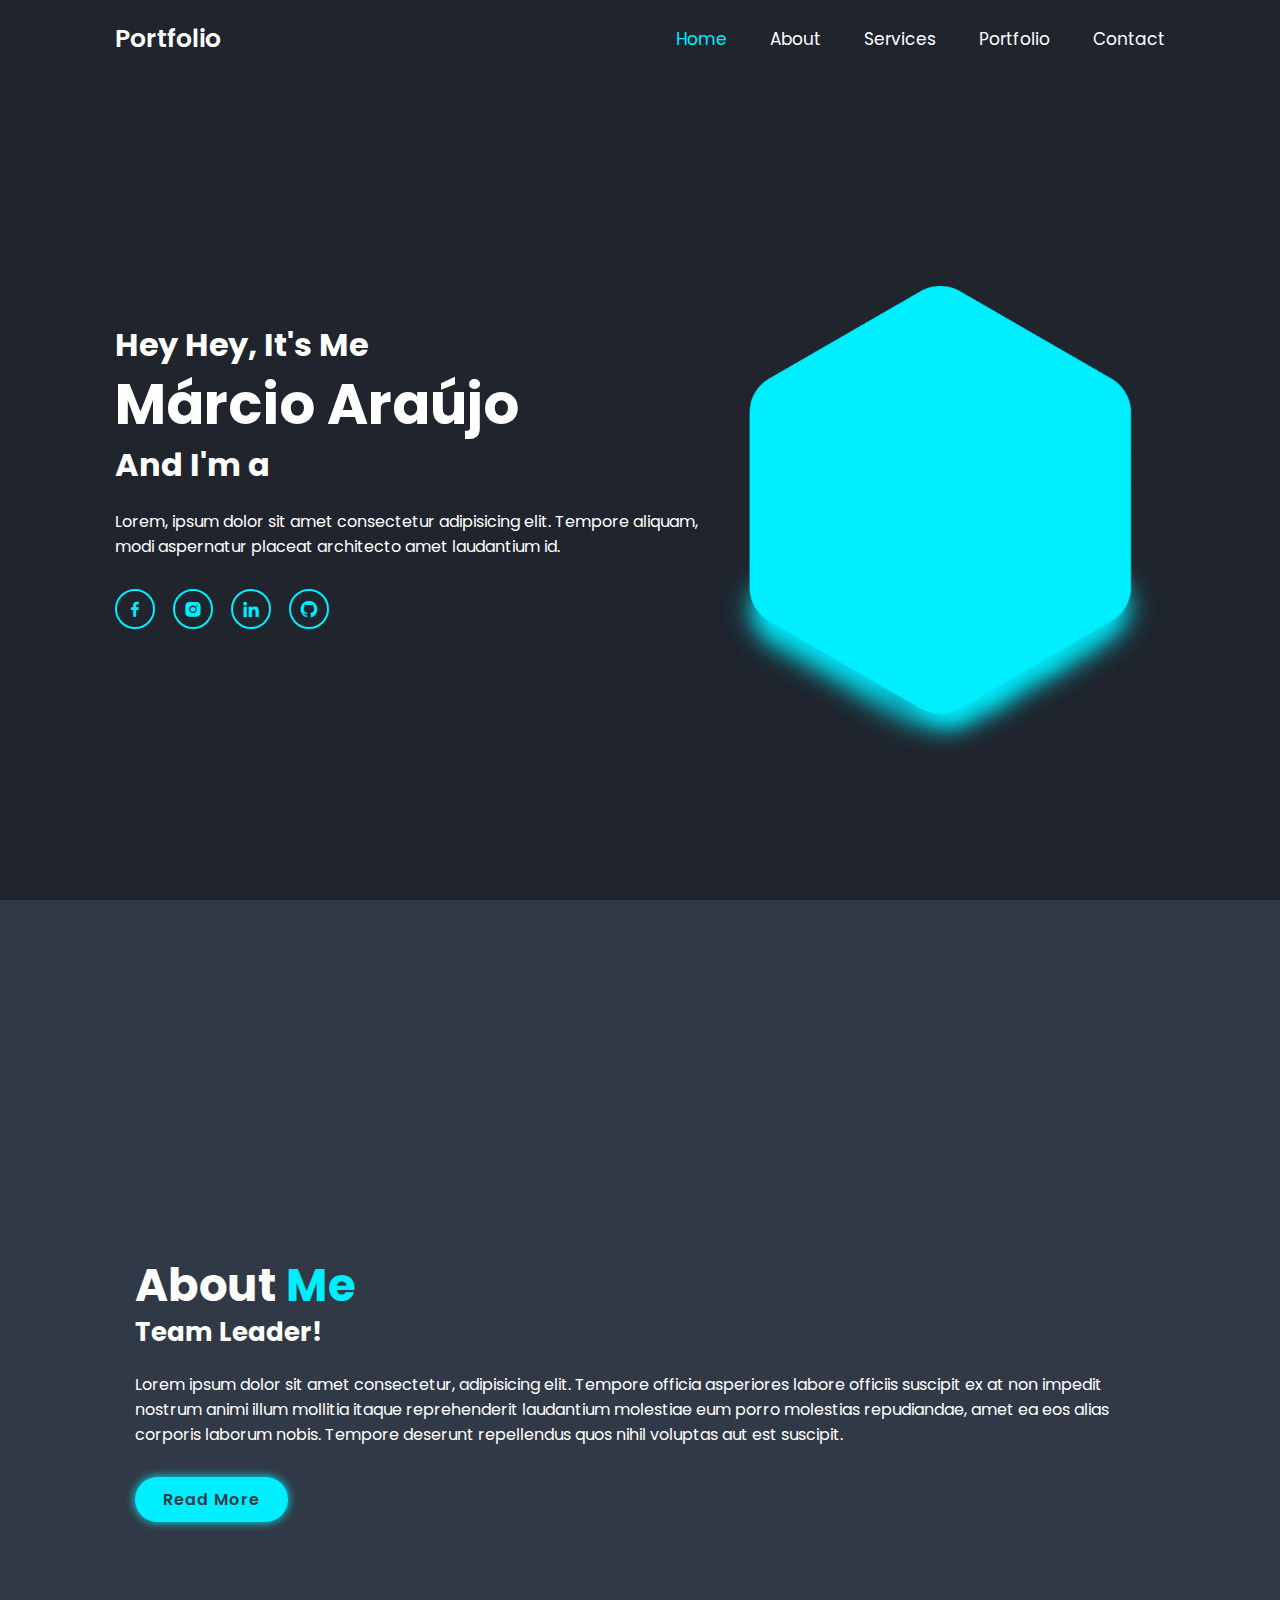
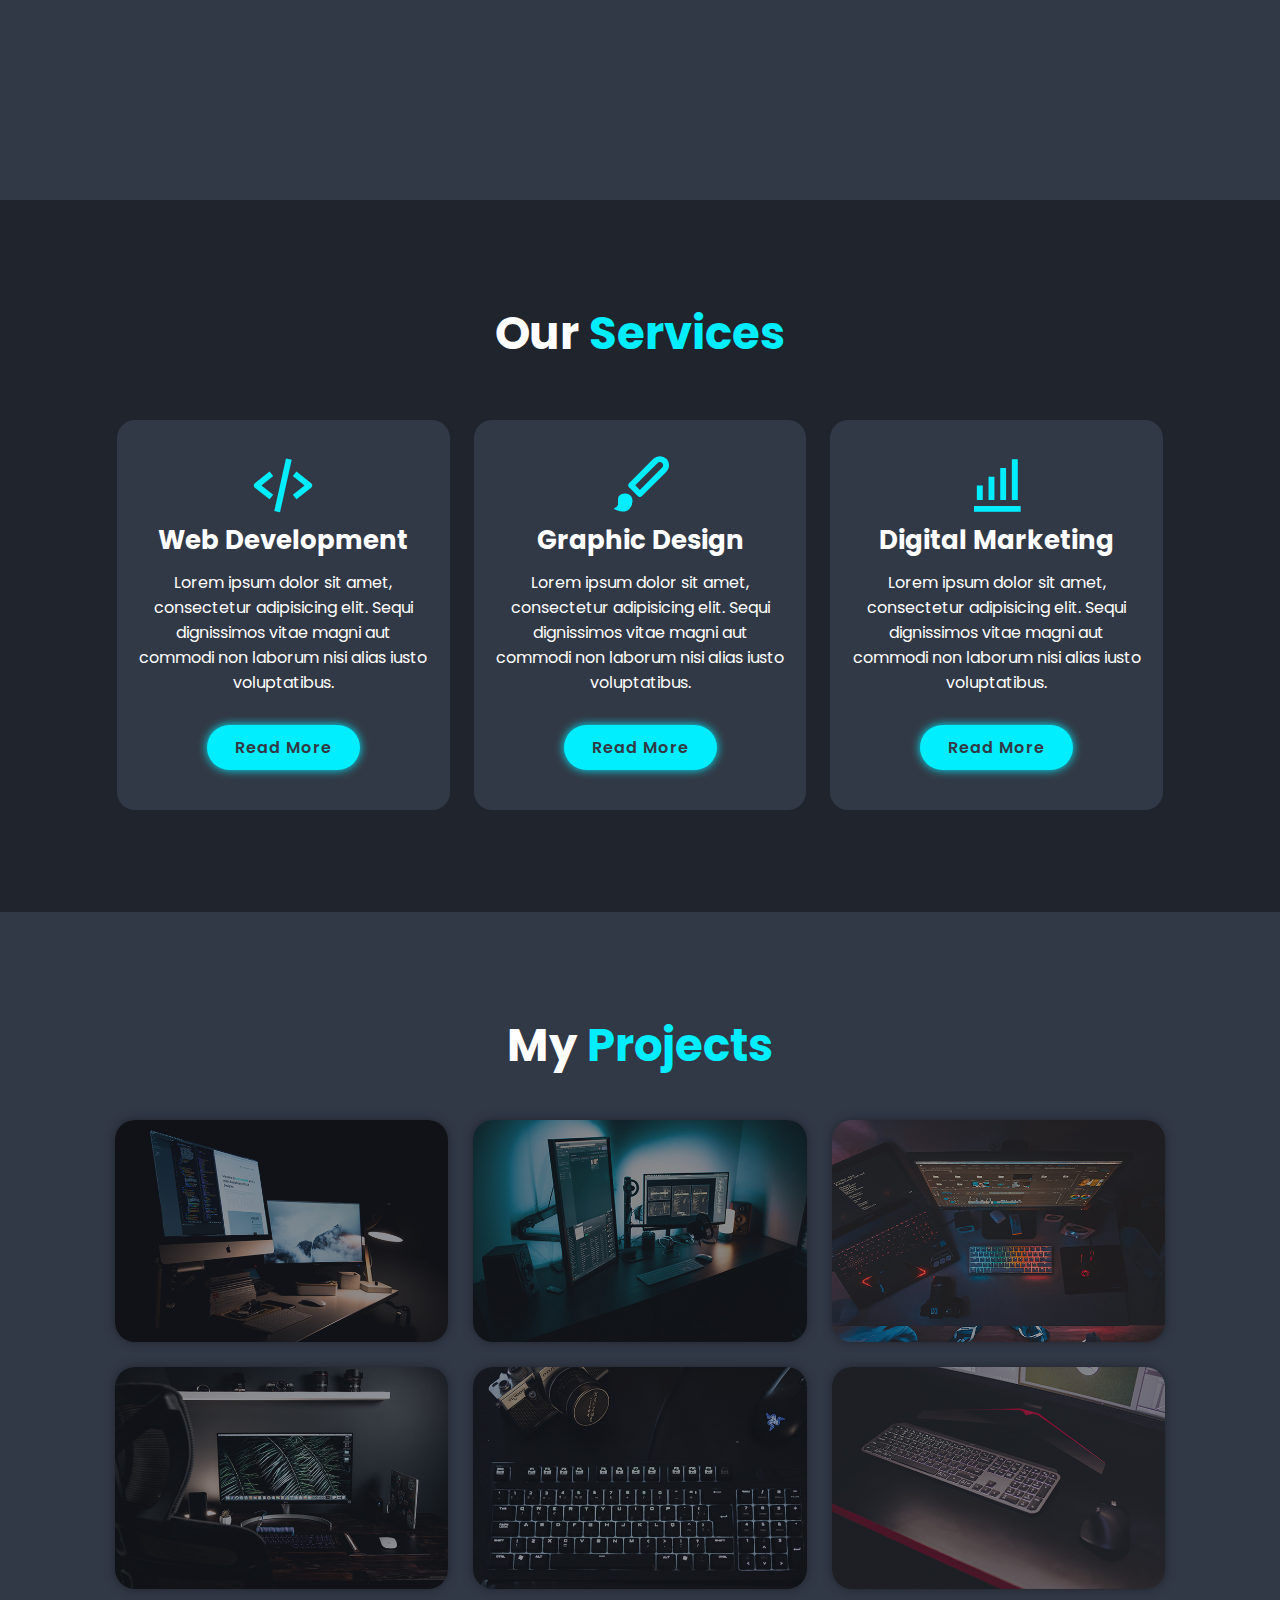
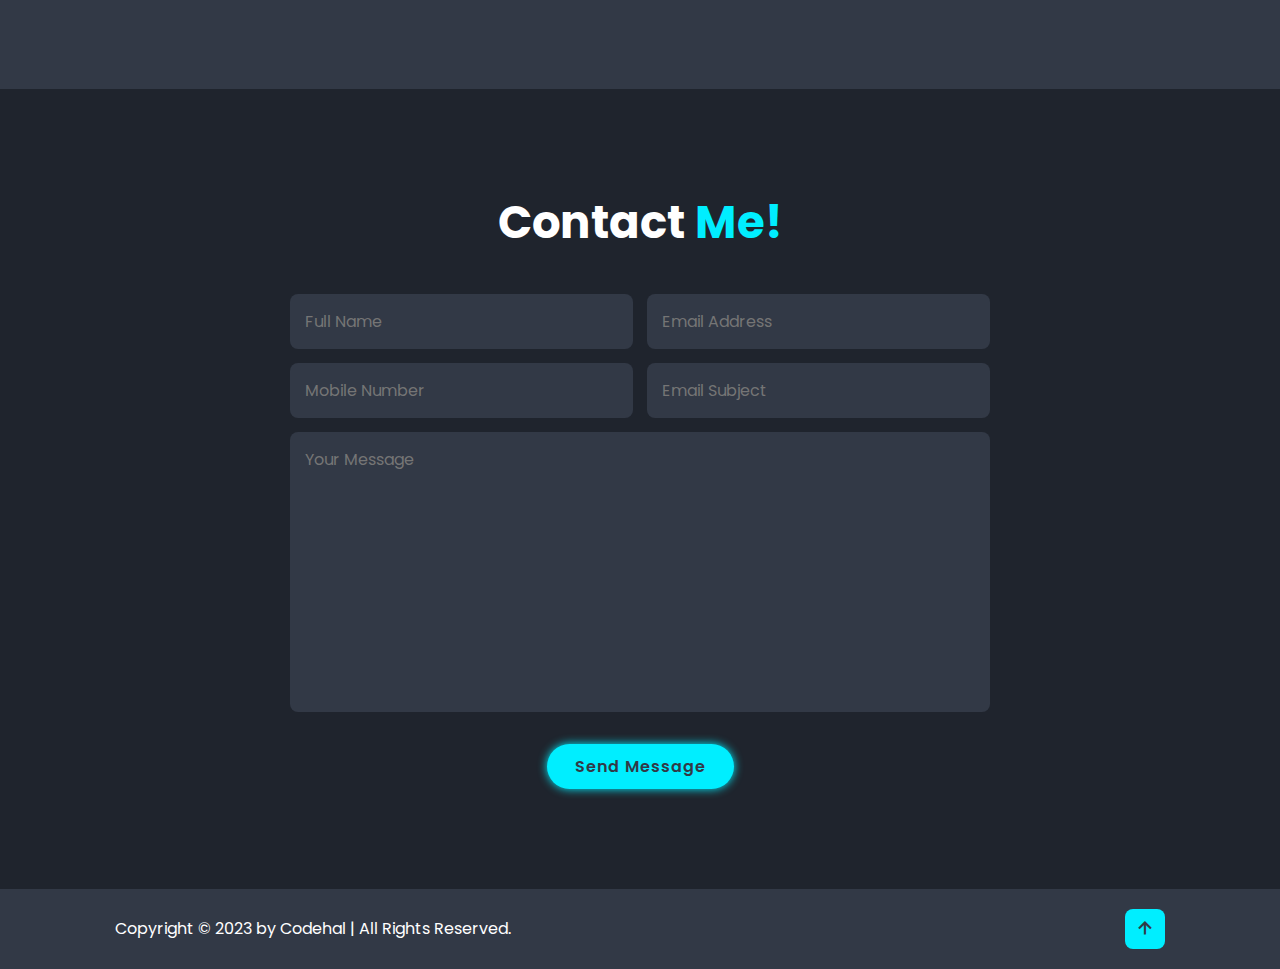
==== index.html @ c83fb3b5 "over all change" ====
<!DOCTYPE html>
<html lang="en">

<head>
    <meta charset="UTF-8">
    <meta http-equiv="X-UA-Compatible" content="IE=edge">
    <meta name="viewport" content="width=device-width, initial-scale=1.0">
    <title>Personal Portfolio</title>

    <!-- box icons -->
    <link href='https://unpkg.com/boxicons@2.1.4/css/boxicons.min.css' rel='stylesheet'>

    <!-- custom css -->
    <link rel="stylesheet" href="css/style.css">
</head>

<body>

    <!-- header design -->
    <header class="header">
        <a href="#" class="logo">Portfolio</a>

        <div class='bx bx-menu' id="menu-icon"></div>

        <nav class="navbar">
            <a href="#home" class="active">Home</a>
            <a href="#about">About</a>
            <a href="#services">Services</a>
            <a href="#portfolio">Portfolio</a>
            <a href="#contact">Contact</a>
        </nav>
    </header>

    <!-- home section design -->
    <section class="home" id="home">
        <div class="home-content">
            <h3>Hey Hey, It's Me</h3>
            <h1>Márcio Araújo</h1>
            <h3>And I'm a <span class="multiple-text"></span></h3>
            <p>Lorem, ipsum dolor sit amet consectetur adipisicing elit. Tempore aliquam, modi aspernatur placeat
                architecto amet laudantium id.</p>
            <div class="social-media">
                <a href="#"><i class='bx bxl-facebook'></i></a>
                <a href="#"><i class='bx bxl-instagram-alt'></i></a>
                <a href="https://www.linkedin.com/in/m%C3%A1rcio-ara%C3%BAjo-233916146/"><i class='bx bxl-linkedin'></i></a>
                <a href="https://github.com/marxio09dio"><i class='bx bxl-github' ></i></i></a>
            </div>
        </div>

        <div class="home-img">
            <img src="images/home.png" alt="">
        </div>
    </section>

    <!-- about section design -->
    <section class="about" id="about">
        <div class="about-img">
            <img src="images/about.png" alt="">
        </div>

        <div class="about-content">
            <h2 class="heading">About <span>Me</span></h2>
            <h3>Team Leader!</h3>
            <p>Lorem ipsum dolor sit amet consectetur, adipisicing elit. Tempore officia asperiores labore officiis
                suscipit ex at non impedit nostrum animi illum mollitia itaque reprehenderit laudantium molestiae eum
                porro molestias repudiandae, amet ea eos alias corporis laborum nobis. Tempore deserunt repellendus quos
                nihil voluptas aut est suscipit.</p>
            <a href="#" class="btn">Read More</a>
        </div>
    </section>

    <!-- services section design -->
    <section class="services" id="services">
        <h2 class="heading">Our <span>Services</span></h2>

        <div class="services-container">
            <div class="services-box">
                <i class='bx bx-code-alt'></i>
                <h3>Web Development</h3>
                <p>Lorem ipsum dolor sit amet, consectetur adipisicing elit. Sequi dignissimos vitae magni aut commodi
                    non laborum nisi alias iusto voluptatibus.</p>
                <a href="#" class="btn">Read More</a>
            </div>

            <div class="services-box">
                <i class='bx bxs-paint'></i>
                <h3>Graphic Design</h3>
                <p>Lorem ipsum dolor sit amet, consectetur adipisicing elit. Sequi dignissimos vitae magni aut commodi
                    non laborum nisi alias iusto voluptatibus.</p>
                <a href="#" class="btn">Read More</a>
            </div>

            <div class="services-box">
                <i class='bx bx-bar-chart-alt'></i>
                <h3>Digital Marketing</h3>
                <p>Lorem ipsum dolor sit amet, consectetur adipisicing elit. Sequi dignissimos vitae magni aut commodi
                    non laborum nisi alias iusto voluptatibus.</p>
                <a href="#" class="btn">Read More</a>
            </div>
        </div>
    </section>

    <!-- portfolio section design -->
    <section class="portfolio" id="portfolio">
        <h2 class="heading">My <span>Projects</span></h2>

        <div class="portfolio-container">
            <div class="portfolio-box">
                <img src="images/portfolio1.jpg" alt="">
                <div class="portfolio-layer">
                    <h4>Airplane Crash Study</h4>
                    <p>An overviewon on the Airplane Accidents and Incidents from 1906 to 2023.</p>
                    <a href="#"><i class='bx bx-link-external'></i></a>
                </div>
            </div>

            <div class="portfolio-box">
                <img src="images/portfolio2.jpg" alt="">
                <div class="portfolio-layer">
                    <h4>Web Design</h4>
                    <p>Lorem ipsum dolor sit amet consectetur adipisicing elit. Maiores, ratione.</p>
                    <a href="#"><i class='bx bx-link-external'></i></a>
                </div>
            </div>

            <div class="portfolio-box">
                <img src="images/portfolio3.jpg" alt="">
                <div class="portfolio-layer">
                    <h4>Web Design</h4>
                    <p>Lorem ipsum dolor sit amet consectetur adipisicing elit. Maiores, ratione.</p>
                    <a href="#"><i class='bx bx-link-external'></i></a>
                </div>
            </div>

            <div class="portfolio-box">
                <img src="images/portfolio4.jpg" alt="">
                <div class="portfolio-layer">
                    <h4>Web Design</h4>
                    <p>Lorem ipsum dolor sit amet consectetur adipisicing elit. Maiores, ratione.</p>
                    <a href="#"><i class='bx bx-link-external'></i></a>
                </div>
            </div>

            <div class="portfolio-box">
                <img src="images/portfolio5.jpg" alt="">
                <div class="portfolio-layer">
                    <h4>Web Design</h4>
                    <p>Lorem ipsum dolor sit amet consectetur adipisicing elit. Maiores, ratione.</p>
                    <a href="#"><i class='bx bx-link-external'></i></a>
                </div>
            </div>

            <div class="portfolio-box">
                <img src="images/portfolio6.jpg" alt="">
                <div class="portfolio-layer">
                    <h4>Web Design</h4>
                    <p>Lorem ipsum dolor sit amet consectetur adipisicing elit. Maiores, ratione.</p>
                    <a href="#"><i class='bx bx-link-external'></i></a>
                </div>
            </div>
        </div>
    </section>

    <!-- contact section design -->
    <section class="contact" id="contact">
        <h2 class="heading">Contact <span>Me!</span></h2>

        <form action="#">
            <div class="input-box">
                <input type="text" placeholder="Full Name">
                <input type="email" placeholder="Email Address">
            </div>
            <div class="input-box">
                <input type="number" placeholder="Mobile Number">
                <input type="text" placeholder="Email Subject">
            </div>
            <textarea name="" id="" cols="30" rows="10" placeholder="Your Message"></textarea>
            <input type="submit" value="Send Message" class="btn">
        </form>
    </section>

    <!-- footer design -->
    <footer class="footer">
        <div class="footer-text">
            <p>Copyright &copy; 2023 by Codehal | All Rights Reserved.</p>
        </div>

        <div class="footer-iconTop">
            <a href="#home"><i class='bx bx-up-arrow-alt'></i></a>
        </div>
    </footer>


    <!-- scroll reveal -->
    <script src="https://unpkg.com/scrollreveal"></script>

    <!-- typed js -->
    <script src="https://cdn.jsdelivr.net/npm/typed.js@2.0.12"></script>

    <!-- custom js -->
    <script src="js/script.js"></script>
</body>

</html>
---- css/style.css ----
@import url('https://fonts.googleapis.com/css2?family=Poppins:wght@300;400;500;600;700;800;900&display=swap');

* {
    margin: 0;
    padding: 0;
    box-sizing: border-box;
    text-decoration: none;
    border: none;
    outline: none;
    scroll-behavior: smooth;
    font-family: 'Poppins', sans-serif;
}

:root {
    --bg-color: #1f242d;
    --second-bg-color: #323946;
    --text-color: #fff;
    --main-color: #0ef;
}

*::selection {
    background: var(--main-color);
    color: var(--bg-color);
}

html {
    font-size: 62.5%;
    overflow-x: hidden;
}

body {
    background: var(--bg-color);
    color: var(--text-color);
}

section {
    min-height: 100vh;
    padding: 10rem 9% 2rem;
}

.header {
    position: fixed;
    top: 0;
    left: 0;
    width: 100%;
    padding: 2rem 9%;
    background: var(--bg-color);
    display: flex;
    justify-content: space-between;
    align-items: center;
    z-index: 100;
}

.header.sticky {
    border-bottom: .1rem solid rgba(0, 0, 0, .2);
}

.logo {
    font-size: 2.5rem;
    color: var(--text-color);
    font-weight: 600;
}

.navbar a {
    font-size: 1.7rem;
    color: var(--text-color);
    margin-left: 4rem;
    transition: .3s;
}

.navbar a:hover,
.navbar a.active {
    color: var(--main-color);
}

#menu-icon {
    font-size: 3.6rem;
    color: var(--text-color);
    display: none;
}

.home {
    display: flex;
    justify-content: center;
    align-items: center;
}

.home-img img {
    width: 35vw;
    animation: floatImage 4s ease-in-out infinite;
}

@keyframes floatImage {
    0% {
        transform: translateY(0);
    }

    50% {
        transform: translateY(-2.4rem);
    }

    100% {
        transform: translateY(0);
    }
}

.home-content h3 {
    font-size: 3.2rem;
    font-weight: 700;
}

.home-content h3:nth-of-type(2) {
    margin-bottom: 2rem;
}

span {
    color: var(--main-color);
}

.home-content h1 {
    font-size: 5.6rem;
    font-weight: 700;
    line-height: 1.3;
}

.home-content p {
    font-size: 1.6rem;
}

.social-media a {
    display: inline-flex;
    justify-content: center;
    align-items: center;
    width: 4rem;
    height: 4rem;
    background: transparent;
    border: .2rem solid var(--main-color);
    border-radius: 50%;
    font-size: 2rem;
    color: var(--main-color);
    margin: 3rem 1.5rem 3rem 0;
    transition: .5s ease;
}

.social-media a:hover {
    background: var(--main-color);
    color: var(--second-bg-color);
    box-shadow: 0 0 1rem var(--main-color);
}

.btn {
    display: inline-block;
    padding: 1rem 2.8rem;
    background: var(--main-color);
    border-radius: 4rem;
    box-shadow: 0 0 1rem var(--main-color);
    font-size: 1.6rem;
    color: var(--second-bg-color);
    letter-spacing: .1rem;
    font-weight: 600;
    transition: .5s ease;
}

.btn:hover {
    box-shadow: none;
}

.about {
    display: flex;
    justify-content: center;
    align-items: center;
    gap: 2rem;
    background: var(--second-bg-color);
}

.about-img img {
    width: 35vw;
}

.heading {
    text-align: center;
    font-size: 4.5rem;
}

.about-content h2 {
    text-align: left;
    line-height: 1.2;
}

.about-content h3 {
    font-size: 2.6rem;
}

.about-content p {
    font-size: 1.6rem;
    margin: 2rem 0 3rem;
}

.services {
    min-height: auto;
    padding-bottom: 10rem;
}

.services h2 {
    margin-bottom: 5rem;
}

.services-container {
    display: flex;
    justify-content: center;
    align-items: center;
    flex-wrap: wrap;
    gap: 2rem;
}

.services-container .services-box {
    flex: 1 1 30rem;
    background: var(--second-bg-color);
    padding: 3rem 2rem 4rem;
    border-radius: 2rem;
    text-align: center;
    border: .2rem solid var(--bg-color);
    transition: .5s ease;
}

.services-container .services-box:hover {
    border-color: var(--main-color);
    transform: scale(1.02);
}

.services-box i {
    font-size: 7rem;
    color: var(--main-color);
}

.services-box h3 {
    font-size: 2.6rem;
}

.services-box p {
    font-size: 1.6rem;
    margin: 1rem 0 3rem;
}

.portfolio {
    background: var(--second-bg-color);
    min-height: auto;
    padding-bottom: 10rem;
}

.portfolio h2 {
    margin-bottom: 4rem;
}

.portfolio-container {
    display: grid;
    grid-template-columns: repeat(3, 1fr);
    align-items: center;
    gap: 2.5rem;
}

.portfolio-container .portfolio-box {
    position: relative;
    border-radius: 2rem;
    box-shadow: 0 0 1rem var(--bg-color);
    overflow: hidden;
    display: flex;
}

.portfolio-box img {
    width: 100%;
    transition: .5s ease;
}

.portfolio-box:hover img {
    transform: scale(1.1);
}

.portfolio-box .portfolio-layer {
    position: absolute;
    bottom: 0;
    left: 0;
    width: 100%;
    height: 100%;
    background: linear-gradient(rgba(0, 0, 0, .1), var(--main-color));
    display: flex;
    justify-content: center;
    align-items: center;
    flex-direction: column;
    text-align: center;
    padding: 0 4rem;
    transform: translateY(100%);
    transition: .5s ease;
}

.portfolio-box:hover .portfolio-layer {
    transform: translateY(0);
}

.portfolio-layer h4 {
    font-size: 3rem;
}

.portfolio-layer p {
    font-size: 1.6rem;
    margin: .3rem 0 1rem;
}

.portfolio-layer a {
    display: inline-flex;
    justify-content: center;
    align-items: center;
    width: 5rem;
    height: 5rem;
    background: var(--text-color);
    border-radius: 50%;
}

.portfolio-layer a i {
    font-size: 2rem;
    color: var(--second-bg-color);
}

.contact {
    min-height: auto;
    padding-bottom: 7rem;
}

.contact h2 {
    margin-bottom: 3rem;
}

.contact form {
    max-width: 70rem;
    margin: 1rem auto;
    text-align: center;
    margin-bottom: 3rem;
}

.contact form .input-box {
    display: flex;
    justify-content: space-between;
    flex-wrap: wrap;
}

.contact form .input-box input,
.contact form textarea {
    width: 100%;
    padding: 1.5rem;
    font-size: 1.6rem;
    color: var(--text-color);
    background: var(--second-bg-color);
    border-radius: .8rem;
    margin: .7rem 0;
}

.contact form .input-box input {
    width: 49%;
}

.contact form textarea {
    resize: none;
}

.contact form .btn {
    margin-top: 2rem;
    cursor: pointer;
}

.footer {
    display: flex;
    justify-content: space-between;
    align-items: center;
    flex-wrap: wrap;
    padding: 2rem 9%;
    background: var(--second-bg-color);
}

.footer-text p {
    font-size: 1.6rem;
}

.footer-iconTop a {
    display: inline-flex;
    justify-content: center;
    align-items: center;
    padding: .8rem;
    background: var(--main-color);
    border-radius: .8rem;
    transition: .5s ease;
}

.footer-iconTop a:hover {
    box-shadow: 0 0 1rem var(--main-color);
}

.footer-iconTop a i {
    font-size: 2.4rem;
    color: var(--second-bg-color);
}


/* BREAKPOINTS */
@media (max-width: 1200px) {
    html {
        font-size: 55%;
    }
}

@media (max-width: 991px) {
    .header {
        padding: 2rem 3%;
    }

    section {
        padding: 10rem 3% 2rem;
    }

    .footer {
        padding: 2rem 3%;
    }
}

@media (max-width: 879px) {
    .portfolio-container {
        grid-template-columns: repeat(2, 1fr);
    }
}

@media (max-width: 768px) {
    #menu-icon {
        display: block;
    }

    .navbar {
        position: absolute;
        top: 100%;
        left: 0;
        width: 100%;
        padding: 1rem 3%;
        background: var(--bg-color);
        border-top: .1rem solid rgba(0, 0, 0, .2);
        box-shadow: 0 .5rem 1rem rgba(0, 0, 0, .2);
        display: none;
    }

    .navbar.active {
        display: block;
    }

    .navbar a {
        display: block;
        font-size: 2rem;
        margin: 3rem 0;
    }

    .home {
        flex-direction: column;
    }

    .home-content h3 {
        font-size: 2.6rem;
    }

    .home-content h1 {
        font-size: 5rem;
    }

    .home-img img {
        width: 70vw;
        margin-top: 4rem;
    }

    .about {
        flex-direction: column-reverse;
    }

    .about img {
        width: 70vw;
        margin-top: 4rem;
    }
}

@media (max-width: 580px) {
    .portfolio-container {
        grid-template-columns: 1fr;
    }
}

@media (max-width: 450px) {
    html {
        font-size: 50%;
    }

    .contact form .input-box input {
        width: 100%;
    }

    .footer {
        flex-direction: column-reverse;
    }

    .footer p {
        text-align: center;
        margin-top: 2rem;
    }
}

@media (max-width: 365px) {

    .home-img img,
    .about-img img {
        width: 90vw;
    }
}
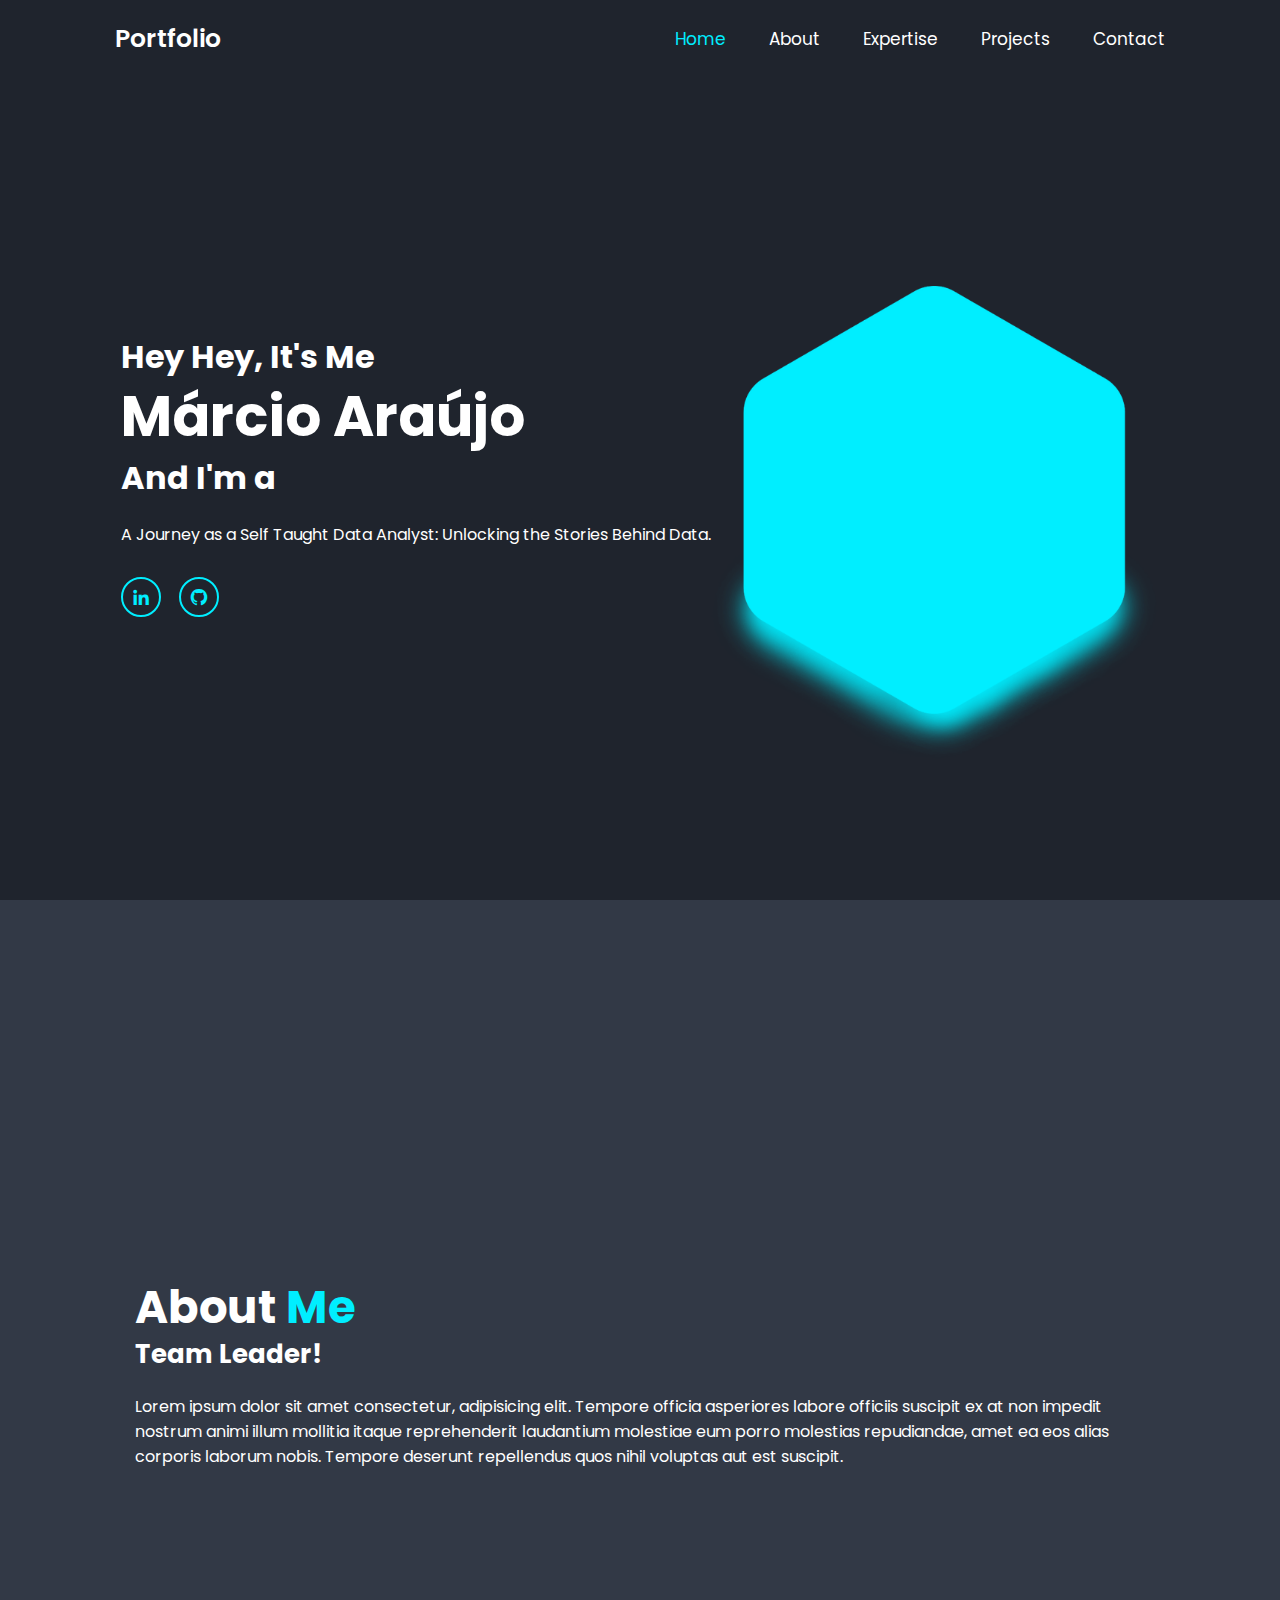
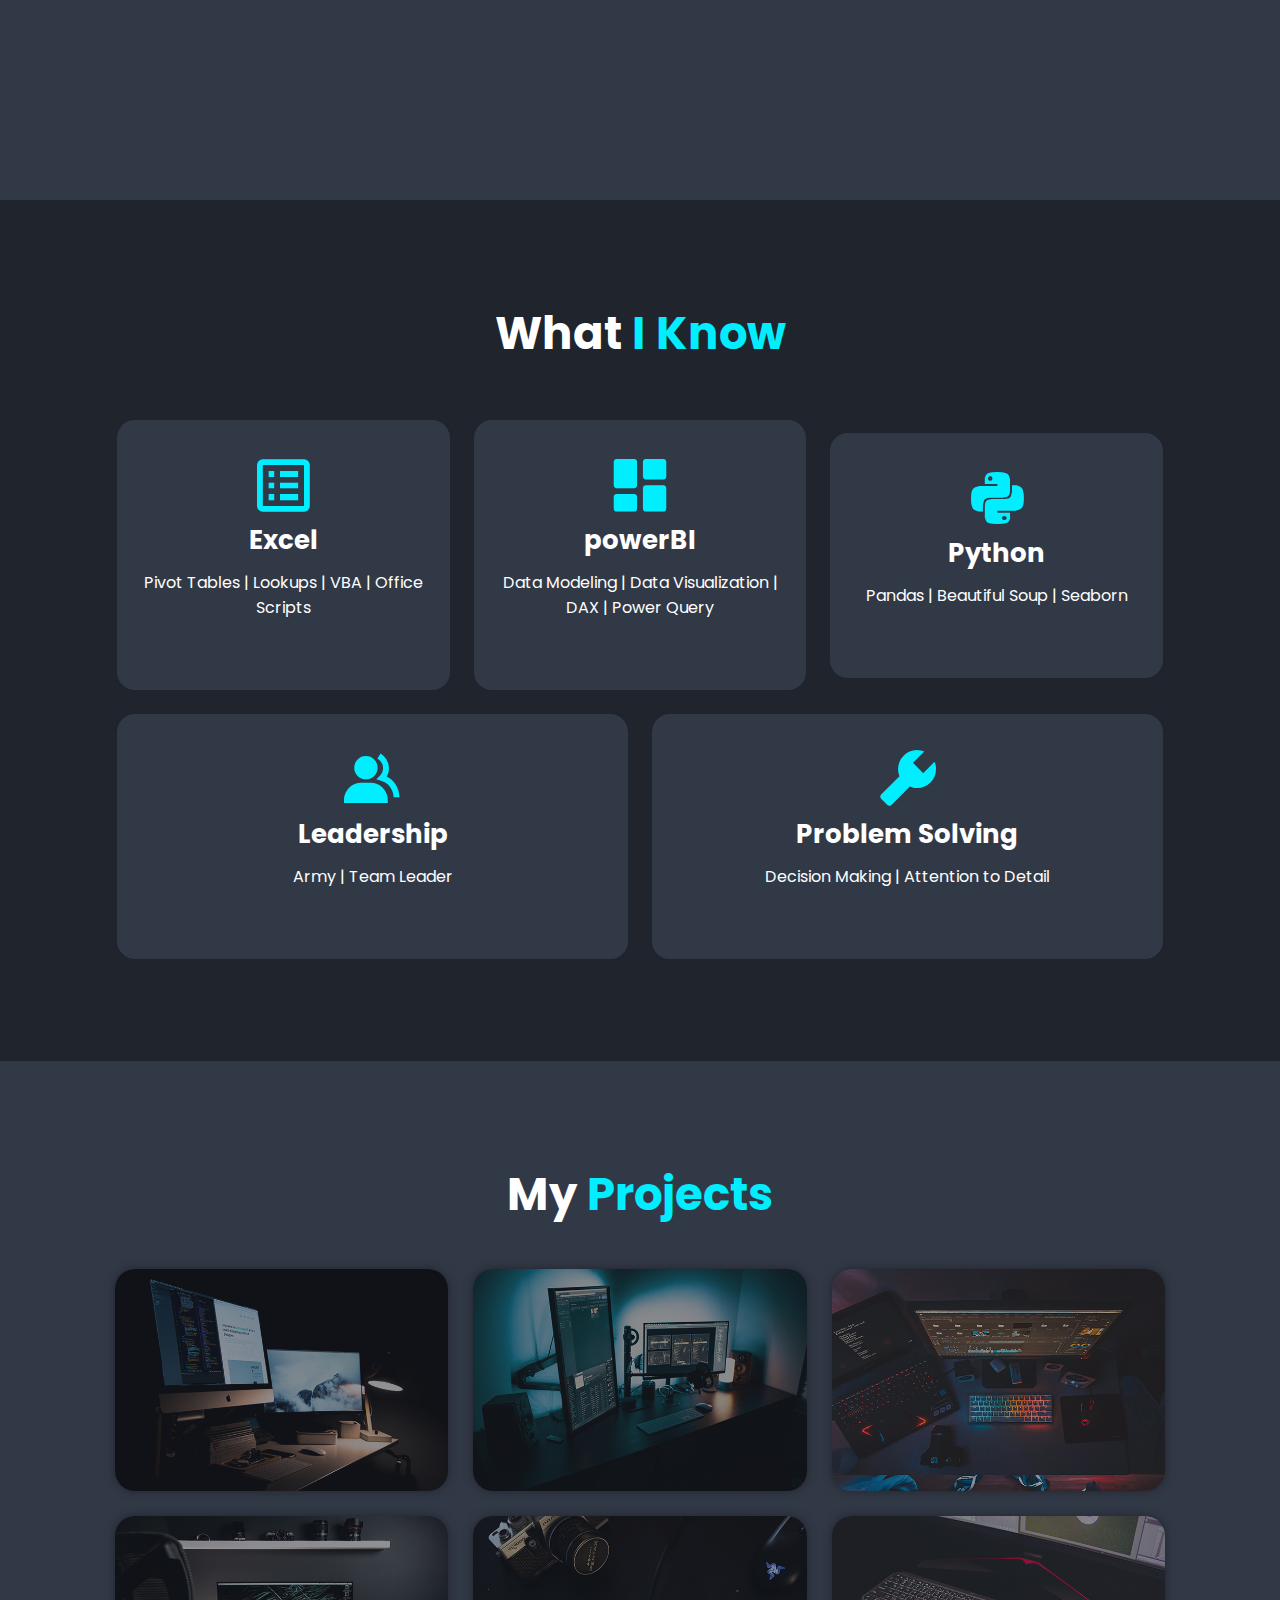
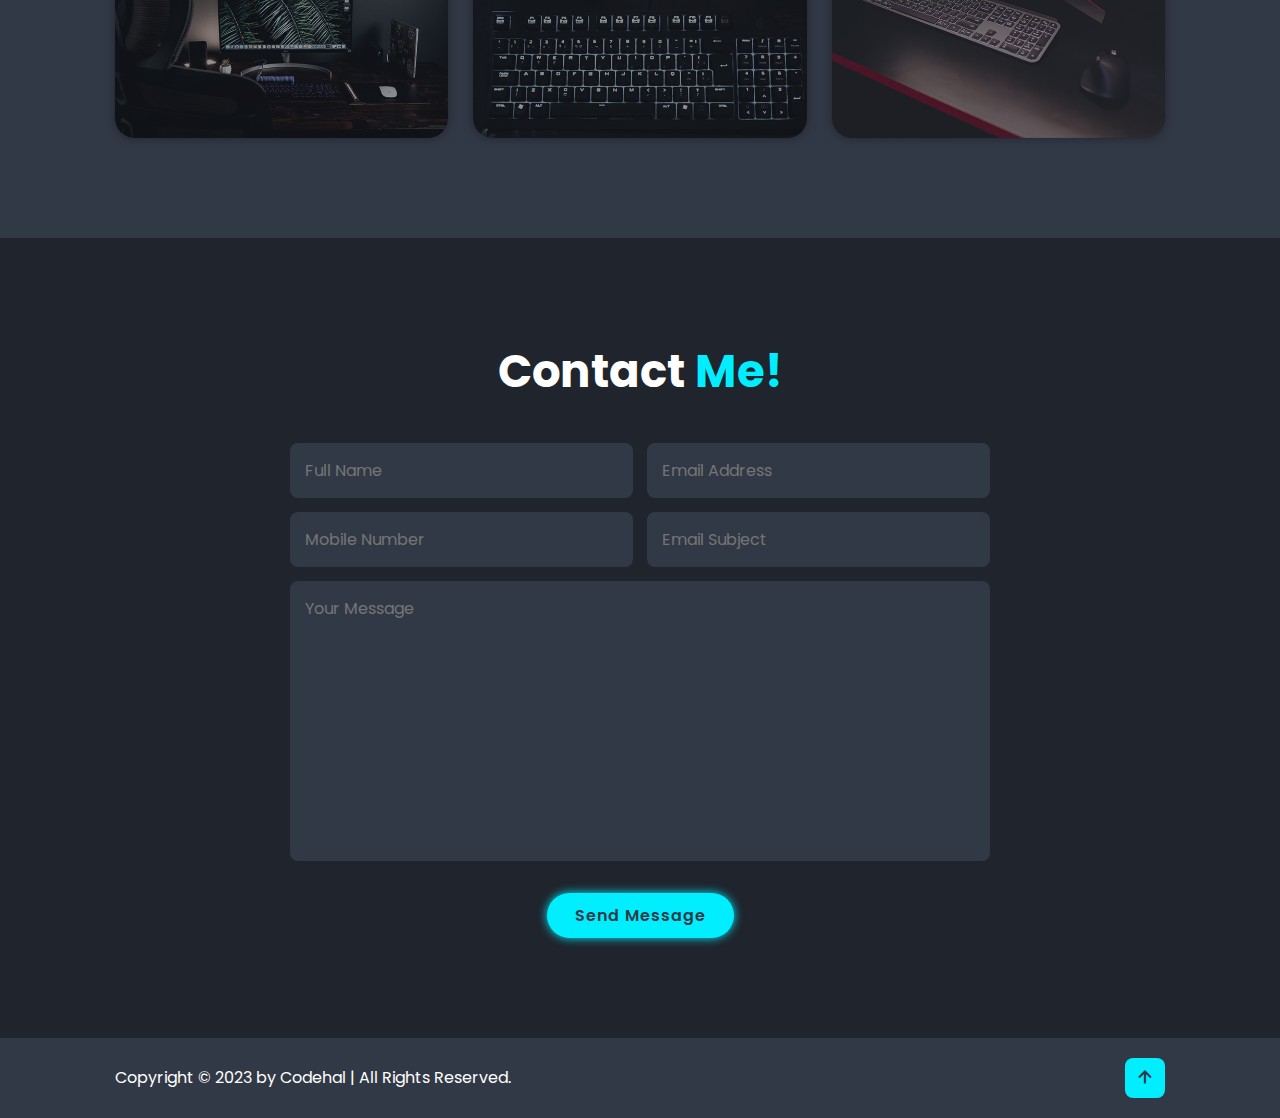
==== commit fb4ff43c: "Update index.html" ====
--- a/index.html
+++ b/index.html
@@ -25,8 +25,8 @@
         <nav class="navbar">
             <a href="#home" class="active">Home</a>
             <a href="#about">About</a>
-            <a href="#services">Services</a>
-            <a href="#portfolio">Portfolio</a>
+            <a href="#services">Expertise</a>
+            <a href="#projects">Projects</a>
             <a href="#contact">Contact</a>
         </nav>
     </header>
@@ -37,12 +37,9 @@
             <h3>Hey Hey, It's Me</h3>
             <h1>Márcio Araújo</h1>
             <h3>And I'm a <span class="multiple-text"></span></h3>
-            <p>Lorem, ipsum dolor sit amet consectetur adipisicing elit. Tempore aliquam, modi aspernatur placeat
-                architecto amet laudantium id.</p>
+            <p>A Journey as a Self Taught Data Analyst: Unlocking the Stories Behind Data.</p>
             <div class="social-media">
-                <a href="#"><i class='bx bxl-facebook'></i></a>
-                <a href="#"><i class='bx bxl-instagram-alt'></i></a>
-                <a href="https://www.linkedin.com/in/m%C3%A1rcio-ara%C3%BAjo-233916146/"><i class='bx bxl-linkedin'></i></a>
+                <a href="https://www.linkedin.com/in/marcio-mbaraujo"><i class='bx bxl-linkedin'></i></a>
                 <a href="https://github.com/marxio09dio"><i class='bx bxl-github' ></i></i></a>
             </div>
         </div>
@@ -65,43 +62,48 @@
                 suscipit ex at non impedit nostrum animi illum mollitia itaque reprehenderit laudantium molestiae eum
                 porro molestias repudiandae, amet ea eos alias corporis laborum nobis. Tempore deserunt repellendus quos
                 nihil voluptas aut est suscipit.</p>
-            <a href="#" class="btn">Read More</a>
         </div>
     </section>
 
     <!-- services section design -->
     <section class="services" id="services">
-        <h2 class="heading">Our <span>Services</span></h2>
+        <h2 class="heading">What <span>I Know</span></h2>
 
         <div class="services-container">
             <div class="services-box">
-                <i class='bx bx-code-alt'></i>
-                <h3>Web Development</h3>
-                <p>Lorem ipsum dolor sit amet, consectetur adipisicing elit. Sequi dignissimos vitae magni aut commodi
-                    non laborum nisi alias iusto voluptatibus.</p>
-                <a href="#" class="btn">Read More</a>
-            </div>
-
-            <div class="services-box">
-                <i class='bx bxs-paint'></i>
-                <h3>Graphic Design</h3>
-                <p>Lorem ipsum dolor sit amet, consectetur adipisicing elit. Sequi dignissimos vitae magni aut commodi
-                    non laborum nisi alias iusto voluptatibus.</p>
-                <a href="#" class="btn">Read More</a>
-            </div>
-
-            <div class="services-box">
-                <i class='bx bx-bar-chart-alt'></i>
-                <h3>Digital Marketing</h3>
-                <p>Lorem ipsum dolor sit amet, consectetur adipisicing elit. Sequi dignissimos vitae magni aut commodi
-                    non laborum nisi alias iusto voluptatibus.</p>
-                <a href="#" class="btn">Read More</a>
+                <i class='bx bx-spreadsheet'></i>
+                <h3>Excel</h3>
+                <p>Pivot Tables | Lookups | VBA | Office Scripts</Script></p>
+            </div>
+
+            <div class="services-box">
+                <i class='bx bxs-dashboard' ></i>
+                <h3>powerBI</h3>
+                <p>Data Modeling | Data Visualization | DAX | Power Query</p>
+            </div>
+
+            <div class="services-box">
+                <i class='bx bxl-python' ></i>
+                <h3>Python</h3>
+                <p>Pandas | Beautiful Soup | Seaborn</p>
+            </div>
+
+            <div class="services-box">
+                <i class='bx bxs-group'></i>
+                <h3>Leadership</h3>
+                <p>Army | Team Leader</p>
+            </div>
+
+            <div class="services-box">
+                <i class='bx bxs-wrench' ></i>
+                <h3>Problem Solving</h3>
+                <p>Decision Making | Attention to Detail</p>
             </div>
         </div>
     </section>
 
     <!-- portfolio section design -->
-    <section class="portfolio" id="portfolio">
+    <section class="portfolio" id="projects">
         <h2 class="heading">My <span>Projects</span></h2>
 
         <div class="portfolio-container">
@@ -110,7 +112,7 @@
                 <div class="portfolio-layer">
                     <h4>Airplane Crash Study</h4>
                     <p>An overviewon on the Airplane Accidents and Incidents from 1906 to 2023.</p>
-                    <a href="#"><i class='bx bx-link-external'></i></a>
+                    <a href="crashstudy.html"><i class='bx bx-link-external'></i></a>
                 </div>
             </div>
 
@@ -161,20 +163,28 @@
         </div>
     </section>
 
-    <!-- contact section design -->
+    <!-- contact section design 
+        <-- onsubmit="showPopup()"-->
     <section class="contact" id="contact">
         <h2 class="heading">Contact <span>Me!</span></h2>
-
-        <form action="#">
+        <form action="https://formsubmit.co/81ba4819b756668639b6eb529e377a19" method="POST">
+
+            <!-- Honeypot -->
+            <input type="text" name="_honey" style="display: none;">
+            <!-- Disable Captcha -->
+            <input type="hidden" name="_captcha" value="False">
+
+            <input type="hidden" name="_next" value="https://marxio09dio.github.io/portfolio_page/success.html">
+
             <div class="input-box">
-                <input type="text" placeholder="Full Name">
-                <input type="email" placeholder="Email Address">
+                <input type="text" name="name" placeholder="Full Name" required>
+                <input type="email" name="email" placeholder="Email Address" required>
             </div>
             <div class="input-box">
-                <input type="number" placeholder="Mobile Number">
-                <input type="text" placeholder="Email Subject">
-            </div>
-            <textarea name="" id="" cols="30" rows="10" placeholder="Your Message"></textarea>
+                <input type="number" name="phone" placeholder="Mobile Number">
+                <input type="text" name="subject" placeholder="Email Subject">
+            </div>
+            <textarea name="comments,questions" id="" cols="30" rows="10" placeholder="Your Message"></textarea>
             <input type="submit" value="Send Message" class="btn">
         </form>
     </section>
@@ -199,6 +209,7 @@
 
     <!-- custom js -->
     <script src="js/script.js"></script>
+
 </body>
 
 </html>--- a/css/style.css
+++ b/css/style.css
@@ -126,7 +126,6 @@
 .home-content p {
     font-size: 1.6rem;
 }
-
 .social-media a {
     display: inline-flex;
     justify-content: center;
@@ -512,4 +511,82 @@
     .about-img img {
         width: 90vw;
     }
-}+}
+
+.iframe-container {
+    position: relative;
+    overflow: hidden;
+    width: 100%;
+    padding-top: 60%; /* 16:9 Aspect Ratio (divide 9 by 16 = 0.5625) */
+  }
+  
+  /* Then style the iframe to fit in the container div with full height and widthh */
+  #dynamic-iframe {
+    position: absolute;
+    top: 0;
+    left: 0;
+    bottom: 0;
+    right: 0;
+    width: 100%;
+    height: 100%;
+  }
+
+
+/* https://github.com/lonekorean/gist-syntax-themes */
+@import url('https://cdn.rawgit.com/lonekorean/gist-syntax-themes/d49b91b3/stylesheets/idle-fingers.css');
+
+@import url('https://fonts.googleapis.com/css?family=Open+Sans');
+
+body .gist .gist-file {
+  border-color: #555 #555 #444
+}
+body .gist .gist-data {
+  border-color: #555
+}
+body .gist .gist-meta {
+  color: #ffffff;
+  background: #373737; 
+}
+body .gist .gist-meta a {
+  color: #ffffff
+}
+body .gist .gist-data .pl-s .pl-s1 {
+  color: #a5c261
+}
+
+.image.fit {
+    display: block;
+    margin: 0 0 2em 0;
+    width: 100%;
+}
+
+    .image.fit img {
+        width: 100%;
+    }
+
+    .inner>p {
+        font-size: 1.6rem;
+    }
+
+    .inner>h2 {
+        font-size: 2.5rem;
+    }
+
+    .inner>ul {
+        font-size: 1.6rem;
+    }
+
+    .inner>ol {
+        font-size: 1.6rem;
+    }
+
+    .prhead {
+        text-align: center;
+        font-size: 5.6rem;
+    }
+
+    .subheading {
+        text-align: left;
+        font-size: 4.5rem;
+    }
+    /* <body class="jp-Notebook" data-jp-theme-light="false" data-jp-theme-name="JupyterLab Dark" data-new-gr-c-s-check-loaded="14.1111.0" data-gr-ext-installed="" bis_status="ok" bis_frame_id="558"> */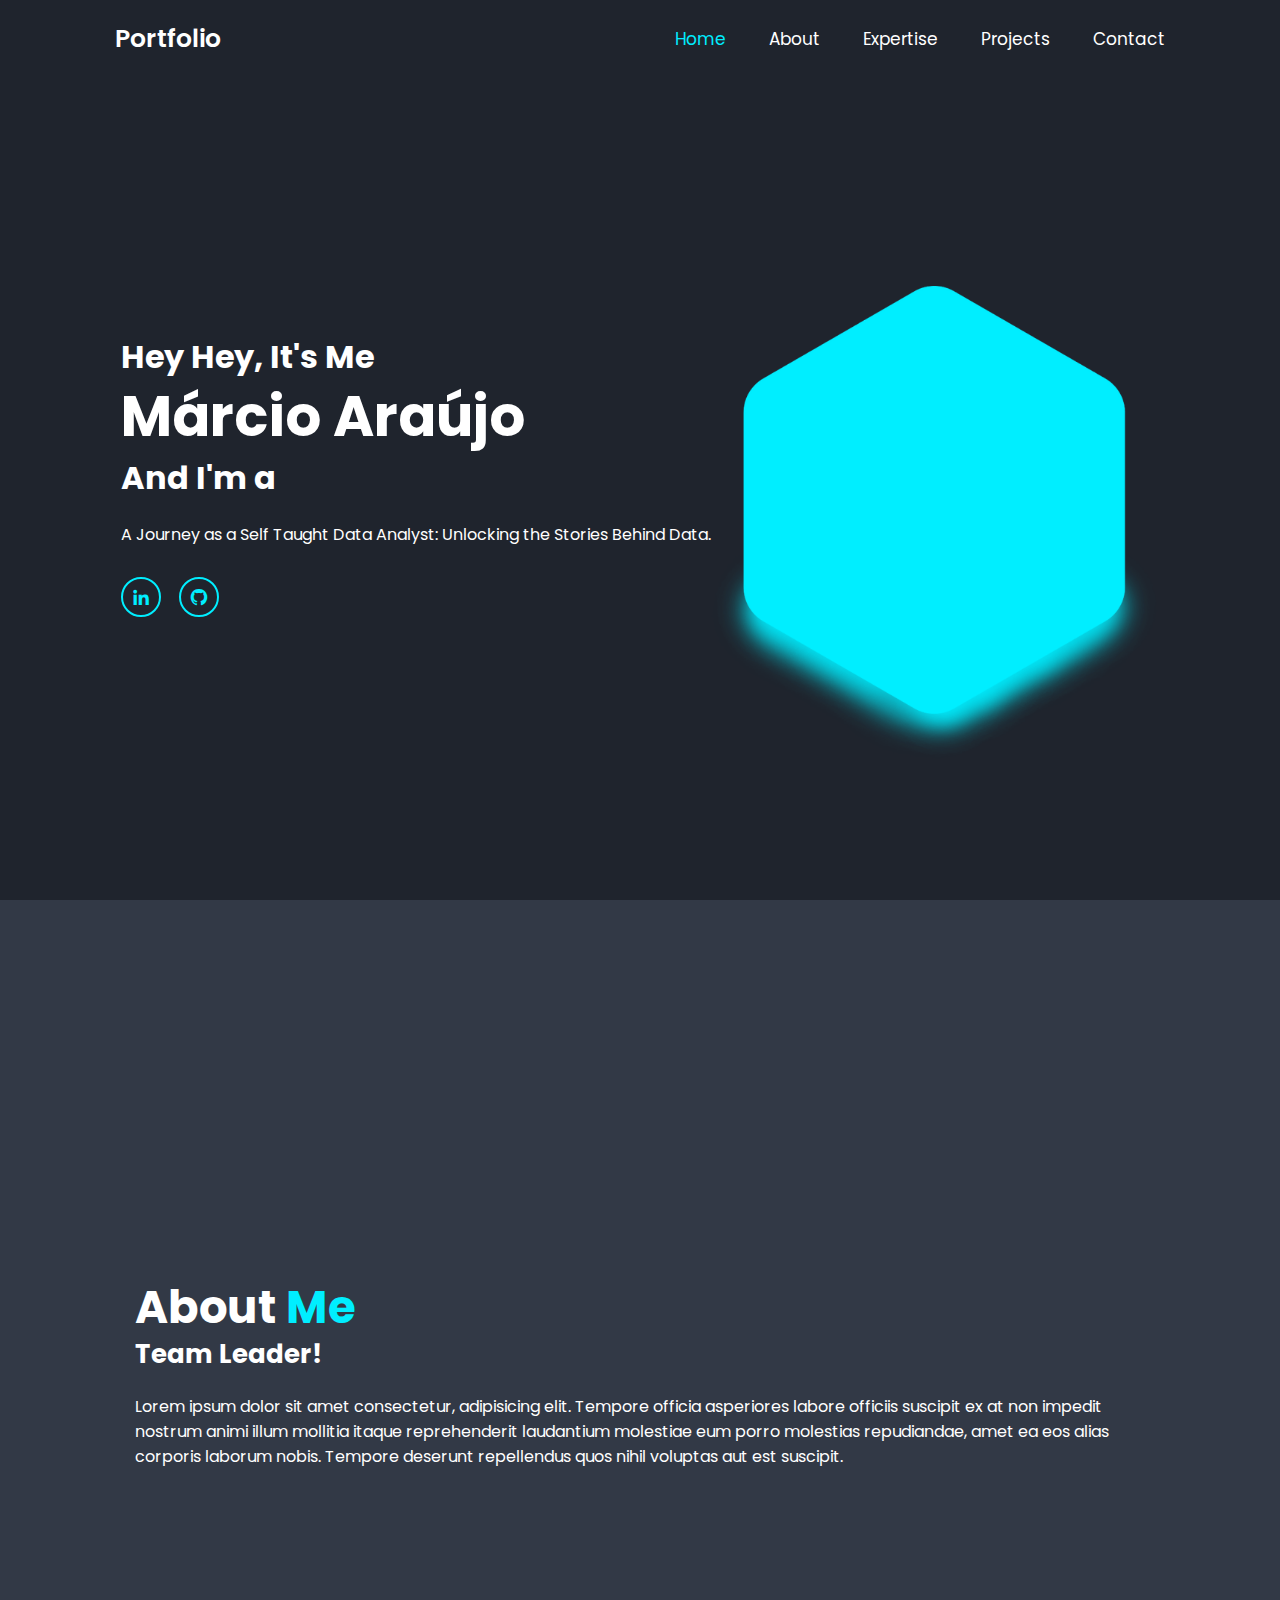
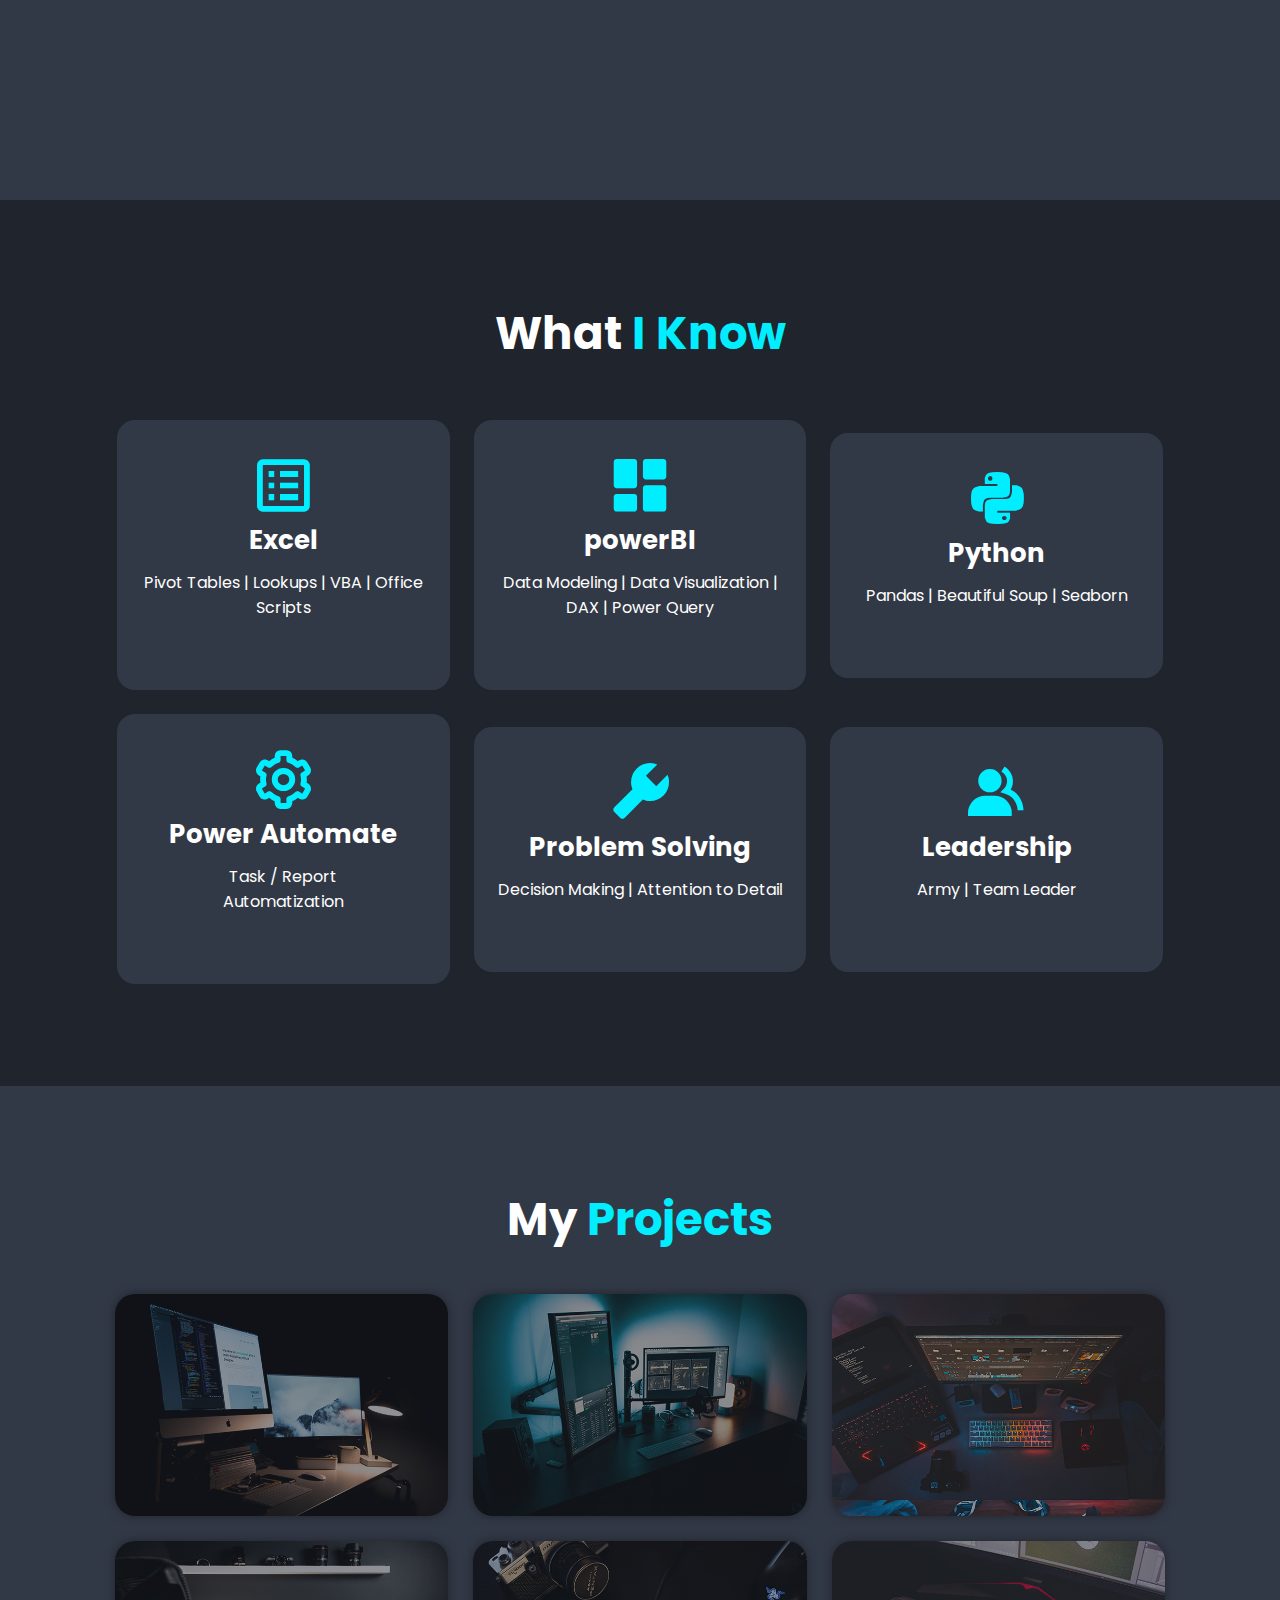
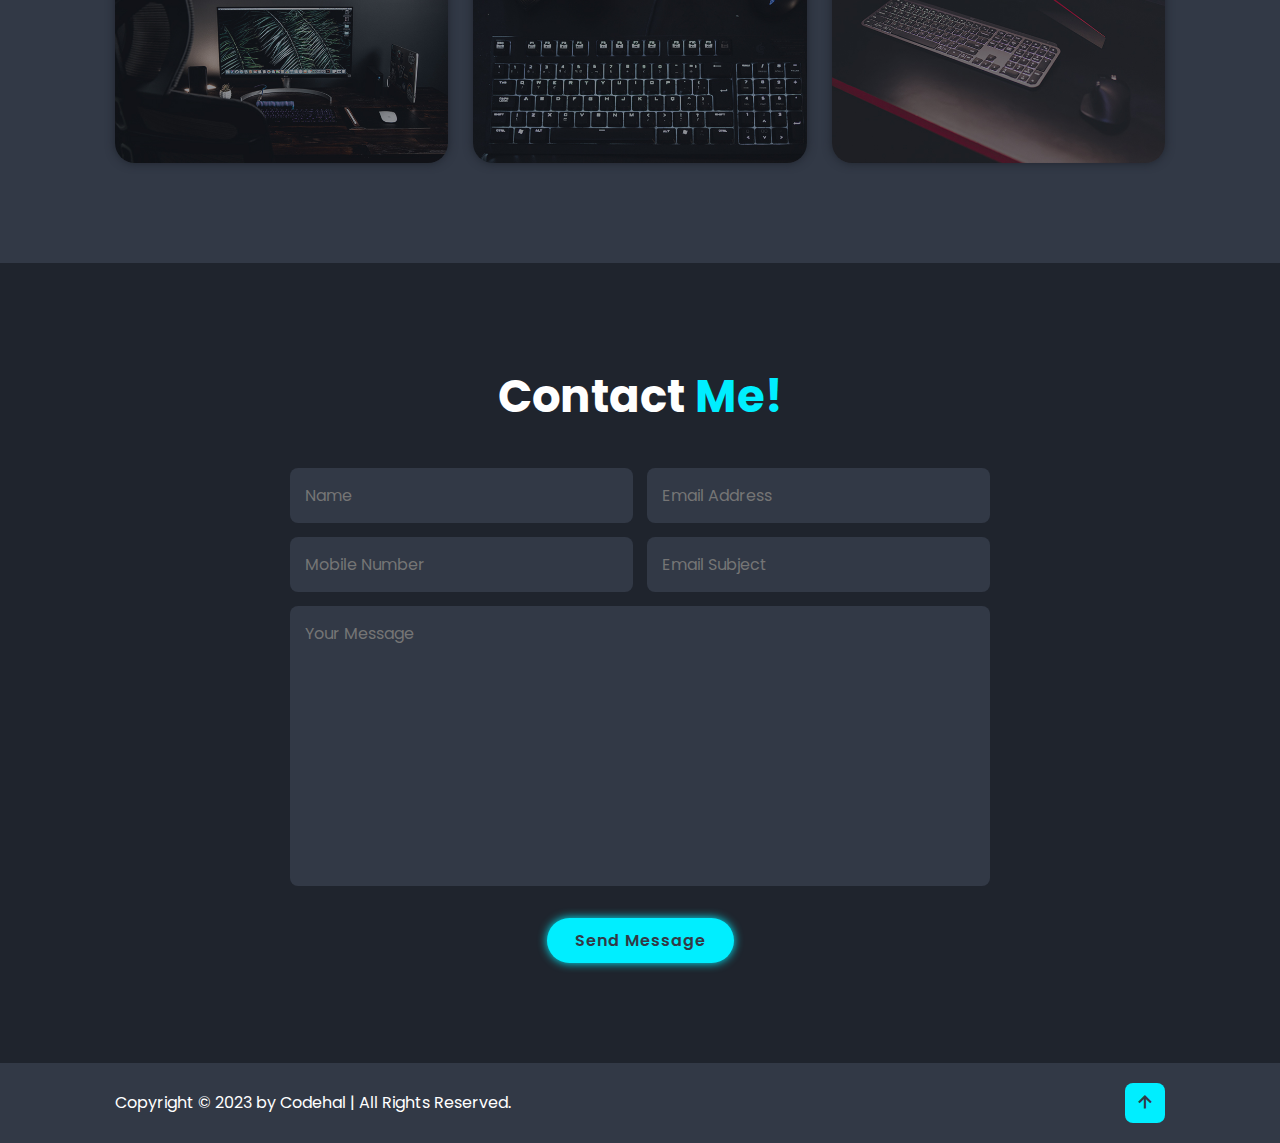
==== commit 13e5b1b5: "stuff added" ====
--- a/index.html
+++ b/index.html
@@ -87,17 +87,20 @@
                 <h3>Python</h3>
                 <p>Pandas | Beautiful Soup | Seaborn</p>
             </div>
-
+            <div class="services-box">
+                <i class='bx bx-cog'></i>
+                <h3>Power Automate</h3>
+                <p>Task / Report<br>Automatization</p>
+            </div>
+            <div class="services-box">
+                <i class='bx bxs-wrench' ></i>
+                <h3>Problem Solving</h3>
+                <p>Decision Making | Attention to Detail</p>
+            </div>
             <div class="services-box">
                 <i class='bx bxs-group'></i>
                 <h3>Leadership</h3>
                 <p>Army | Team Leader</p>
-            </div>
-
-            <div class="services-box">
-                <i class='bx bxs-wrench' ></i>
-                <h3>Problem Solving</h3>
-                <p>Decision Making | Attention to Detail</p>
             </div>
         </div>
     </section>
@@ -177,7 +180,7 @@
             <input type="hidden" name="_next" value="https://marxio09dio.github.io/portfolio_page/success.html">
 
             <div class="input-box">
-                <input type="text" name="name" placeholder="Full Name" required>
+                <input type="text" name="name" placeholder="Name" required>
                 <input type="email" name="email" placeholder="Email Address" required>
             </div>
             <div class="input-box">
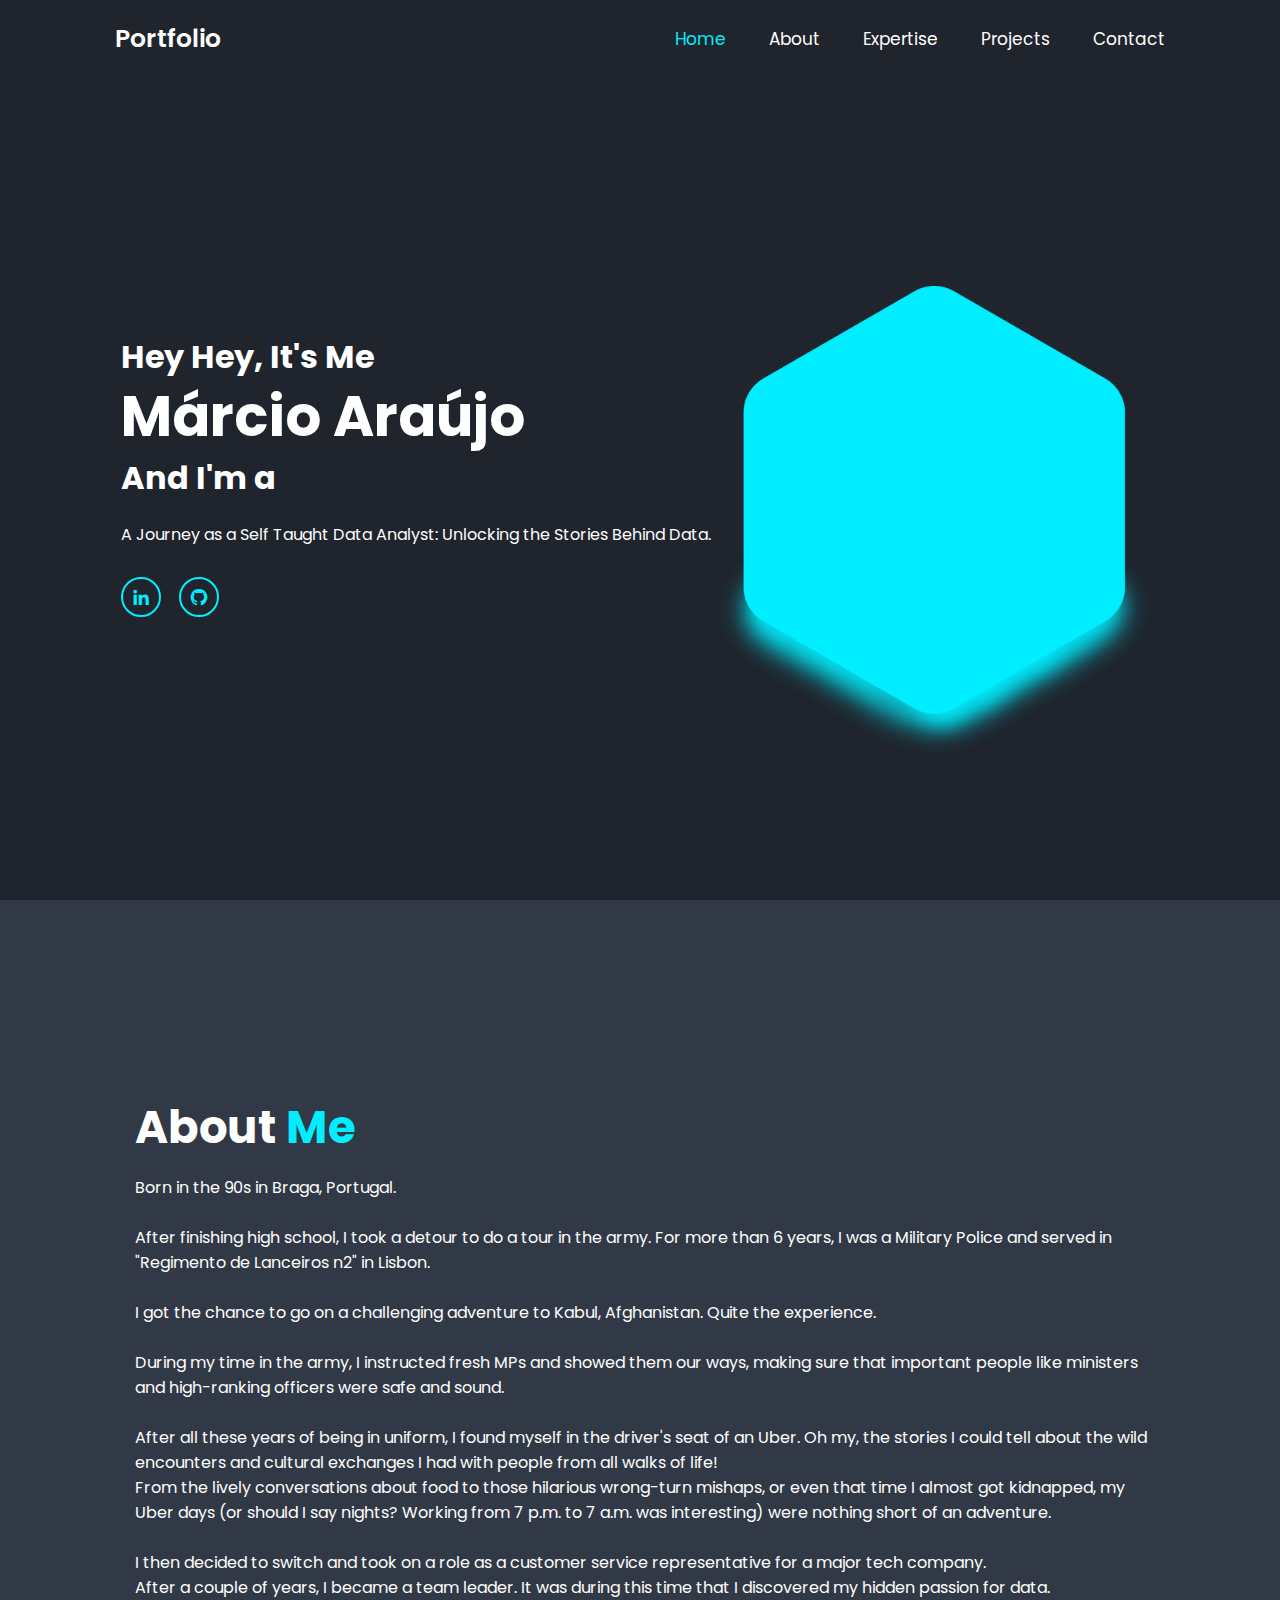
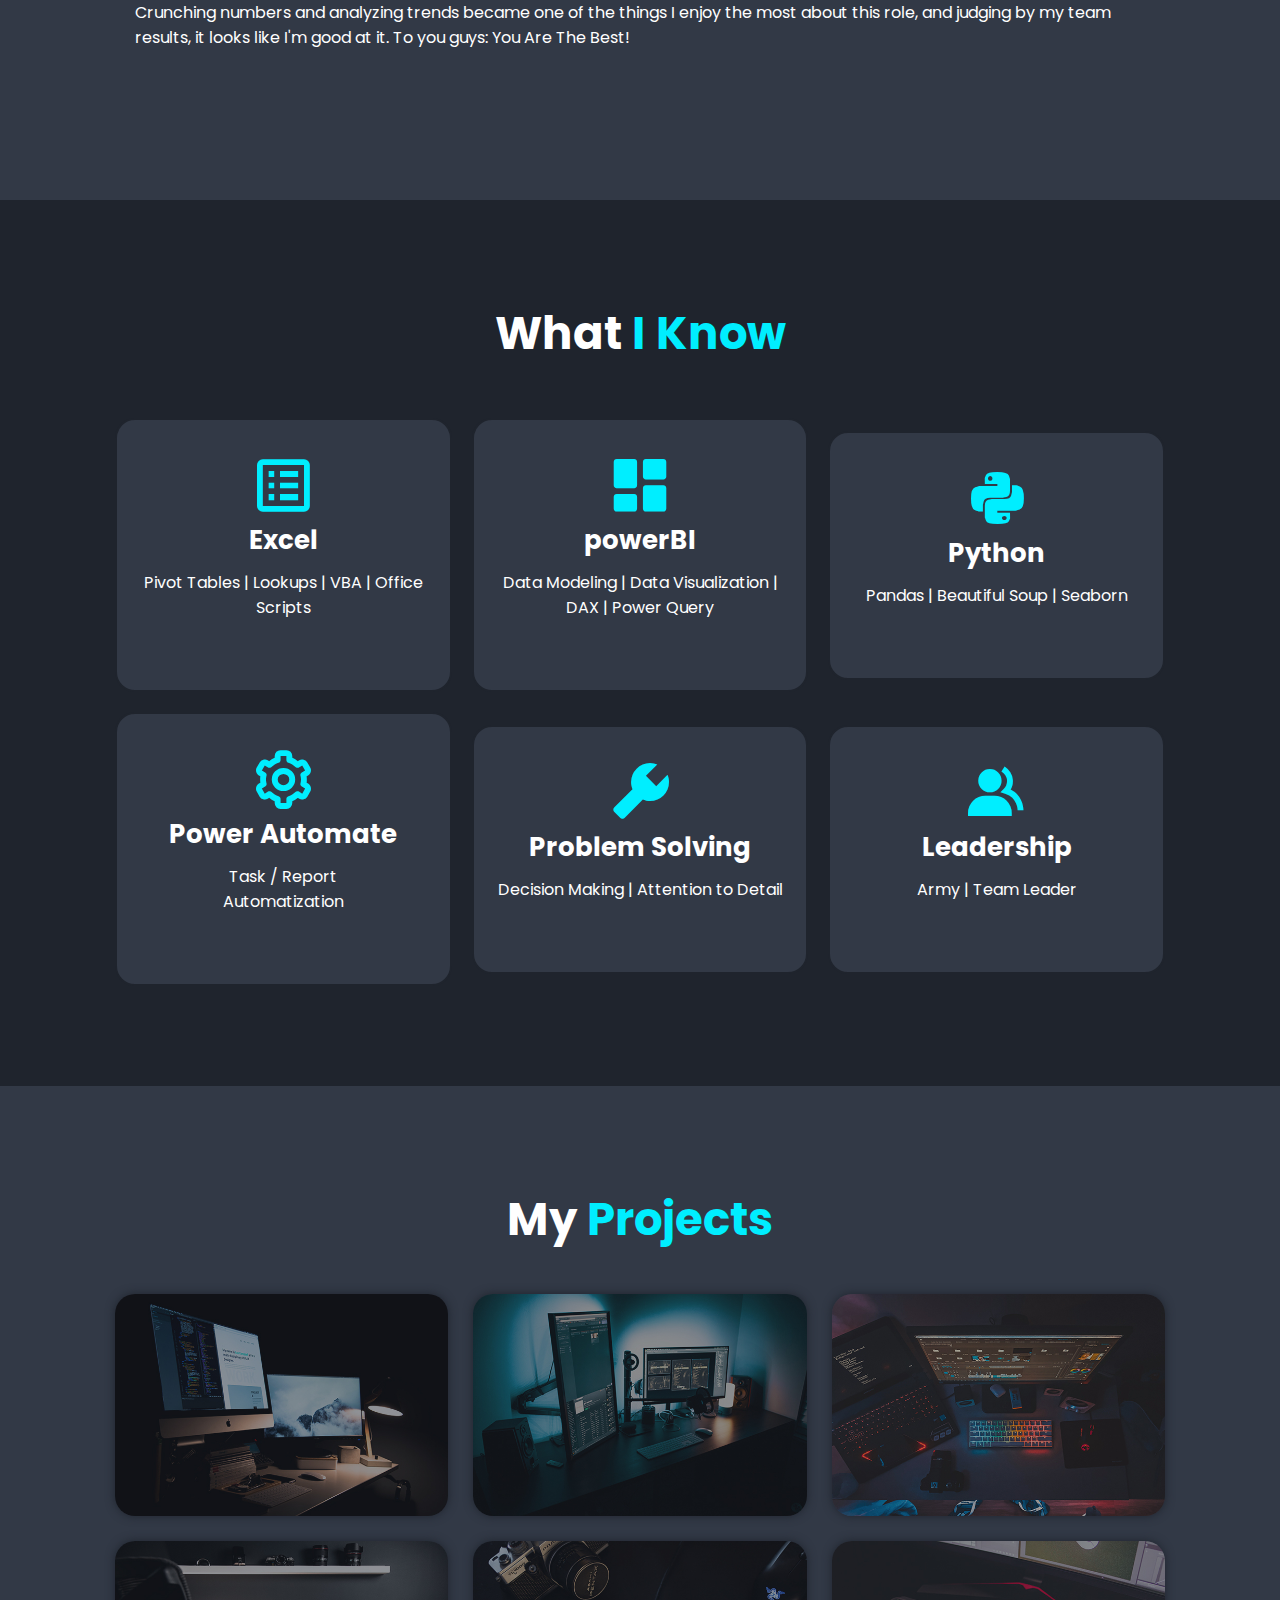
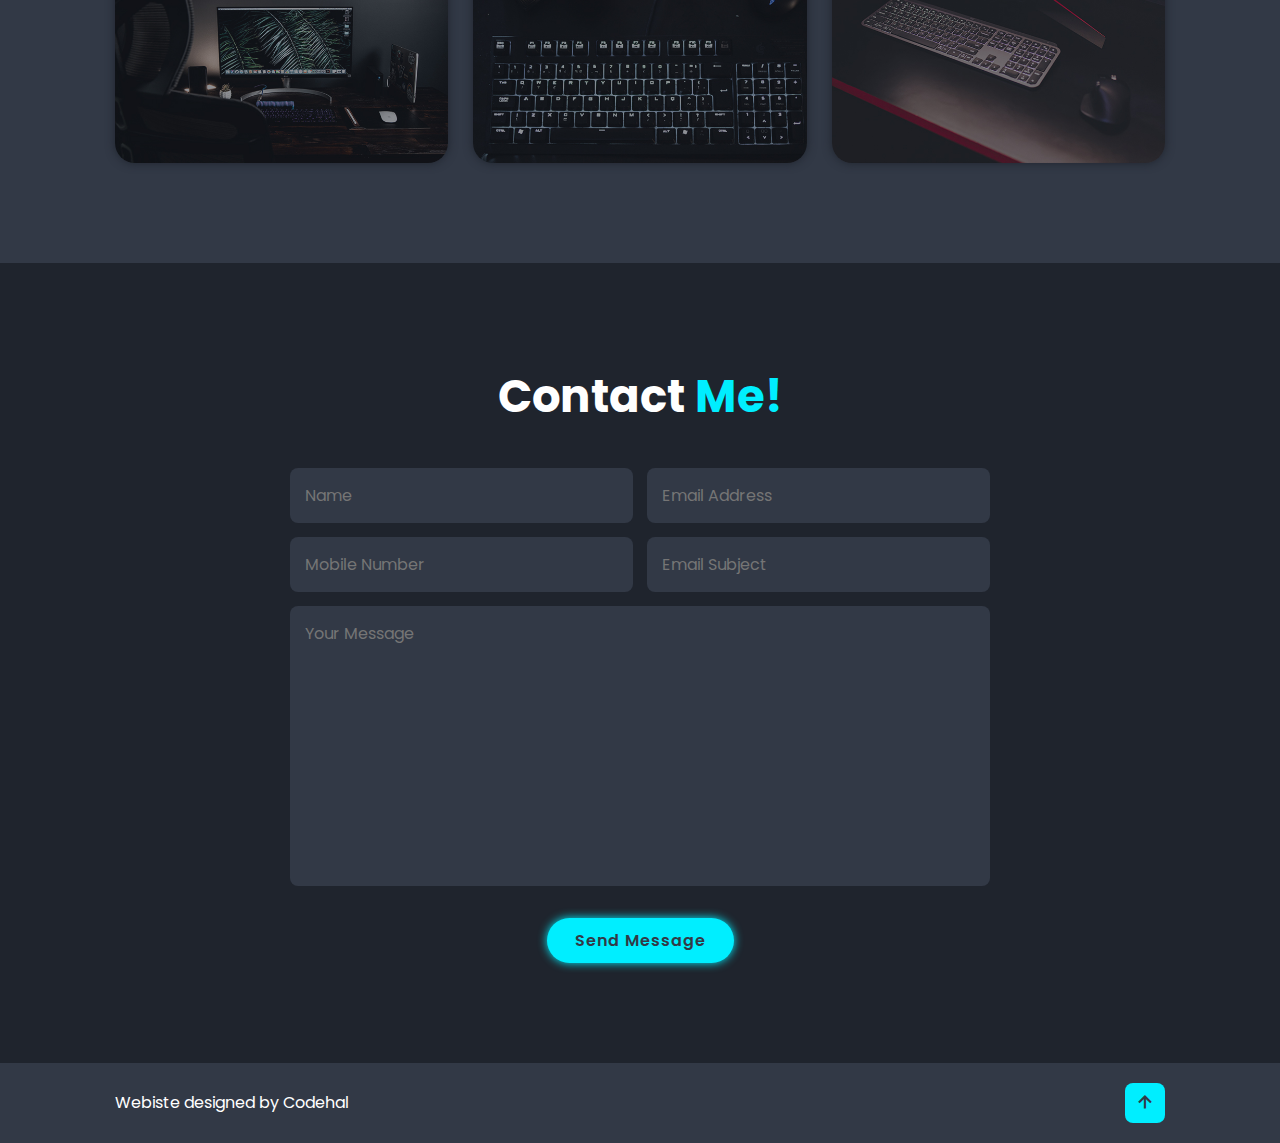
==== commit 70102c17: "about updated" ====
--- a/index.html
+++ b/index.html
@@ -57,11 +57,20 @@
 
         <div class="about-content">
             <h2 class="heading">About <span>Me</span></h2>
-            <h3>Team Leader!</h3>
-            <p>Lorem ipsum dolor sit amet consectetur, adipisicing elit. Tempore officia asperiores labore officiis
-                suscipit ex at non impedit nostrum animi illum mollitia itaque reprehenderit laudantium molestiae eum
-                porro molestias repudiandae, amet ea eos alias corporis laborum nobis. Tempore deserunt repellendus quos
-                nihil voluptas aut est suscipit.</p>
+            <p>Born in the 90s in Braga, Portugal.<br>
+                <br>
+                After finishing high school, I took a detour to do a tour in the army. For more than 6 years, I was a Military Police and served in "Regimento de Lanceiros n2" in Lisbon.<br>
+                <br>
+                I got the chance to go on a challenging adventure to Kabul, Afghanistan. Quite the experience.<br>
+                <br>
+                During my time in the army, I instructed fresh MPs and showed them our ways, making sure that important people like ministers and high-ranking officers were safe and sound.<br>
+                <br>
+                After all these years of being in uniform, I found myself in the driver's seat of an Uber. Oh my, the stories I could tell about the wild encounters and cultural exchanges I had with people from all walks of life!<br>
+                From the lively conversations about food to those hilarious wrong-turn mishaps, or even that time I almost got kidnapped, my Uber days (or should I say nights? Working from 7 p.m. to 7 a.m. was interesting) were nothing short of an adventure.<br>
+                <br>
+                I then decided to switch and took on a role as a customer service representative for a major tech company.<br>
+                After a couple of years, I became a team leader. It was during this time that I discovered my hidden passion for data.<br>
+                Crunching numbers and analyzing trends became one of the things I enjoy the most about this role, and judging by my team results, it looks like I'm good at it. To you guys: You Are The Best!</p>
         </div>
     </section>
 
@@ -195,7 +204,7 @@
     <!-- footer design -->
     <footer class="footer">
         <div class="footer-text">
-            <p>Copyright &copy; 2023 by Codehal | All Rights Reserved.</p>
+            <p>Webiste designed by Codehal</p>
         </div>
 
         <div class="footer-iconTop">
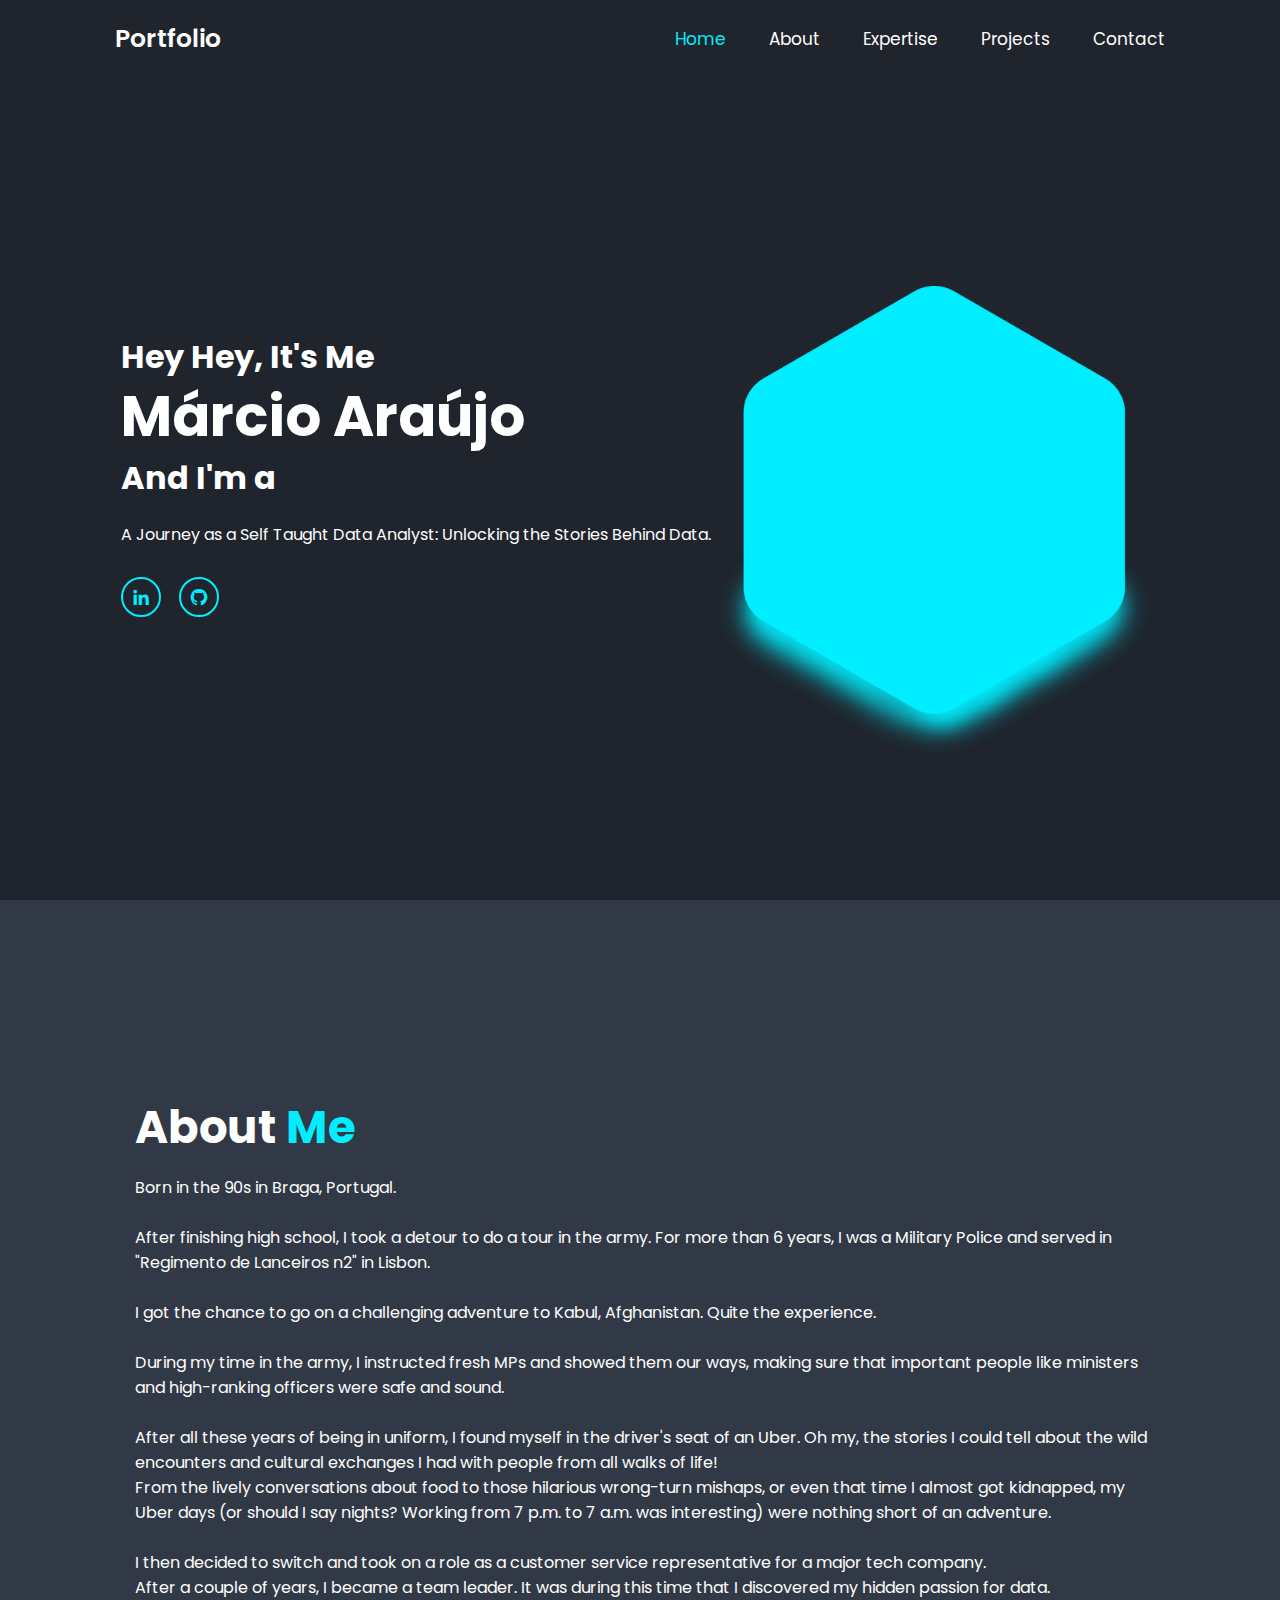
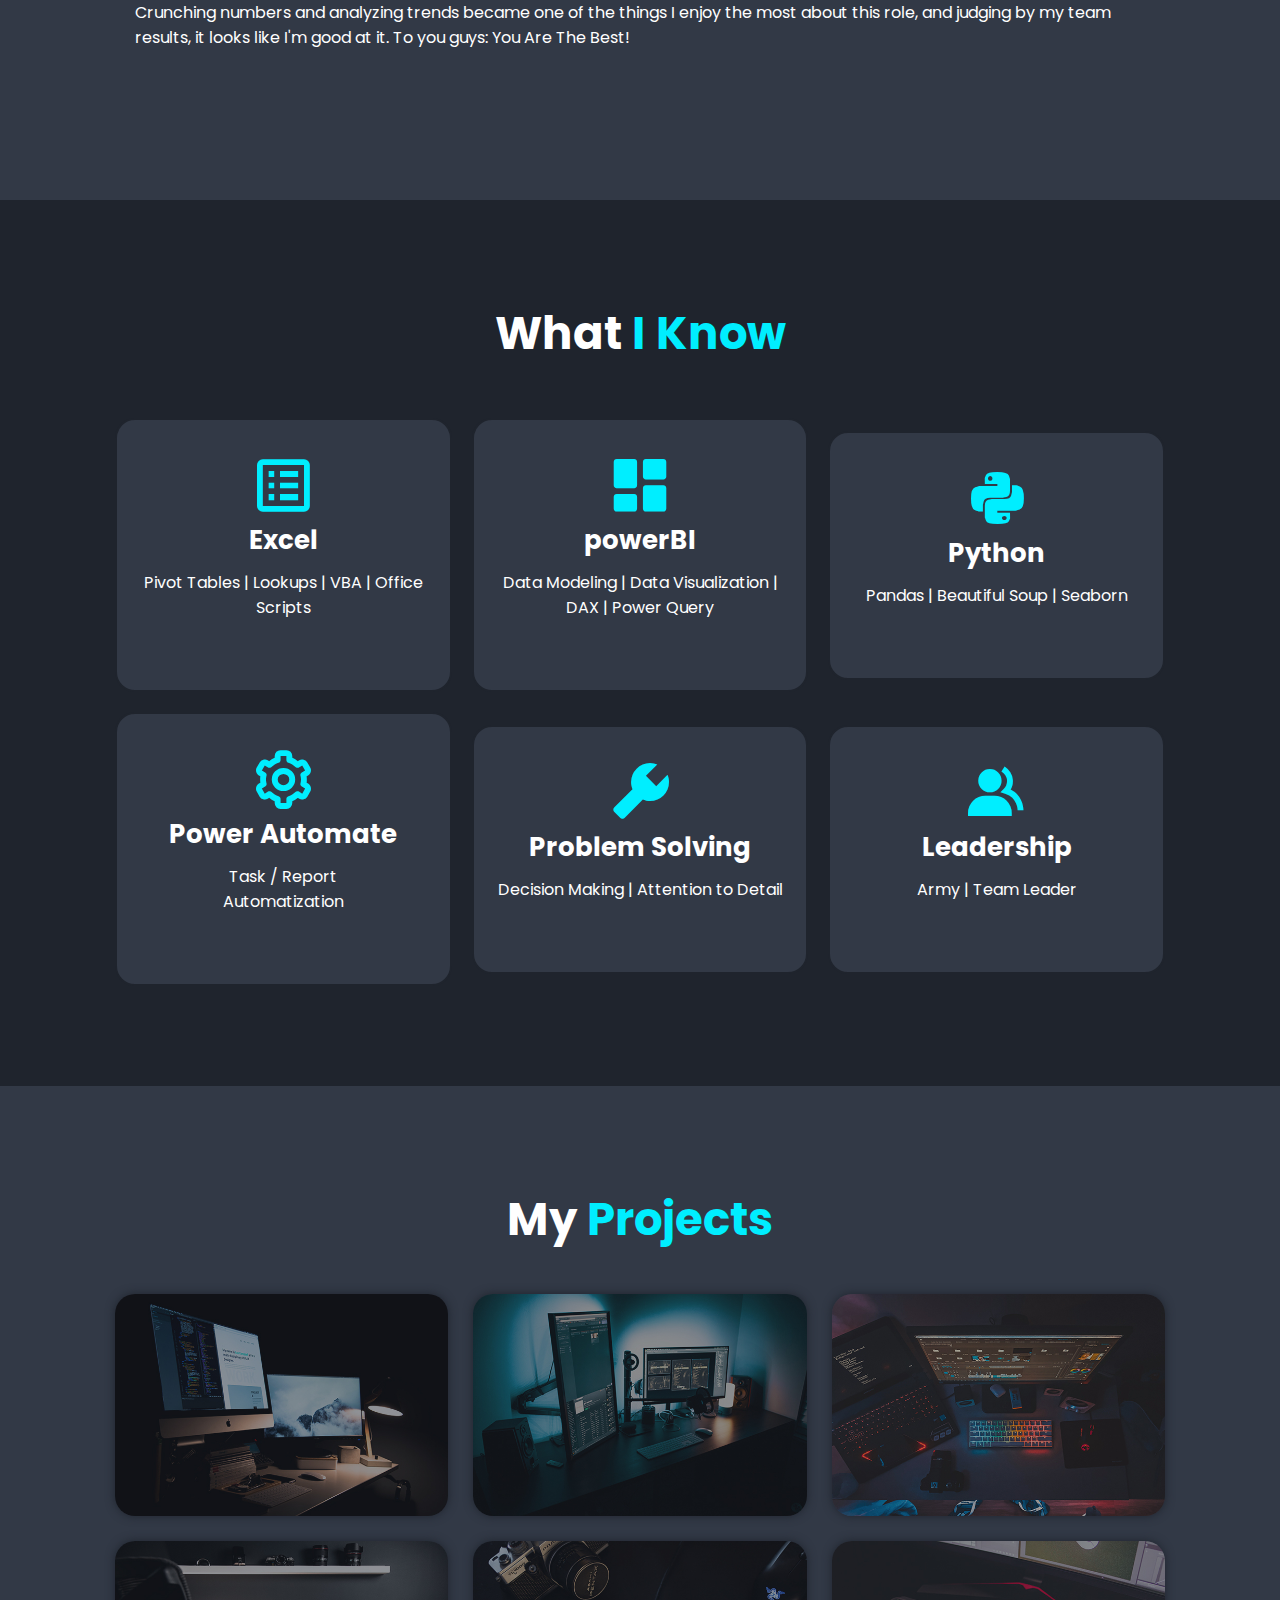
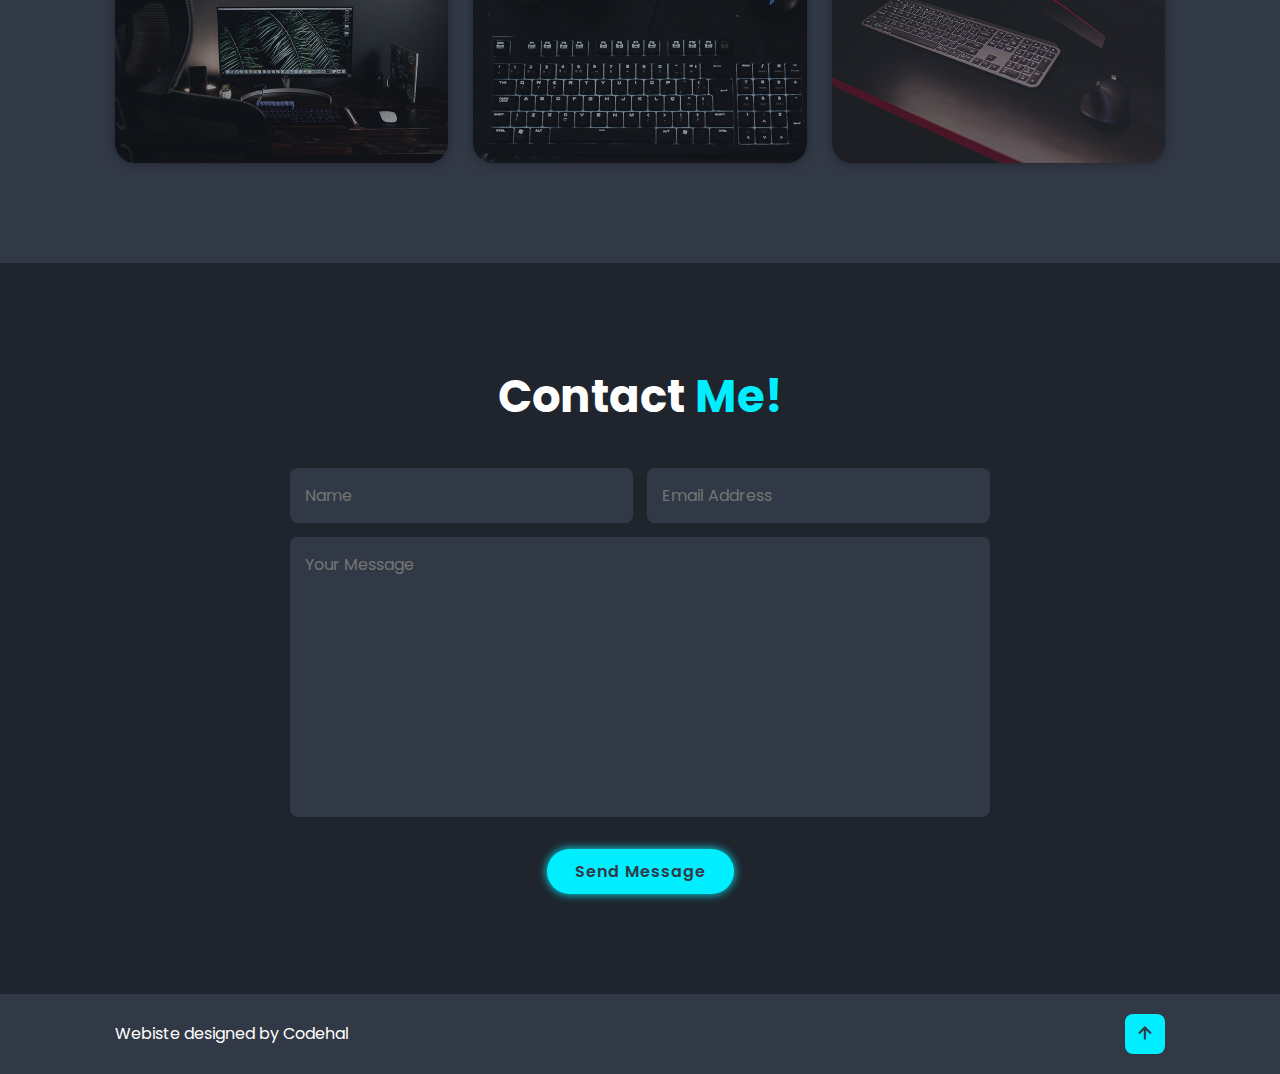
==== commit 36cf9890: "Update index.html" ====
--- a/index.html
+++ b/index.html
@@ -192,10 +192,6 @@
                 <input type="text" name="name" placeholder="Name" required>
                 <input type="email" name="email" placeholder="Email Address" required>
             </div>
-            <div class="input-box">
-                <input type="number" name="phone" placeholder="Mobile Number">
-                <input type="text" name="subject" placeholder="Email Subject">
-            </div>
             <textarea name="comments,questions" id="" cols="30" rows="10" placeholder="Your Message"></textarea>
             <input type="submit" value="Send Message" class="btn">
         </form>
@@ -224,4 +220,4 @@
 
 </body>
 
-</html>+</html>
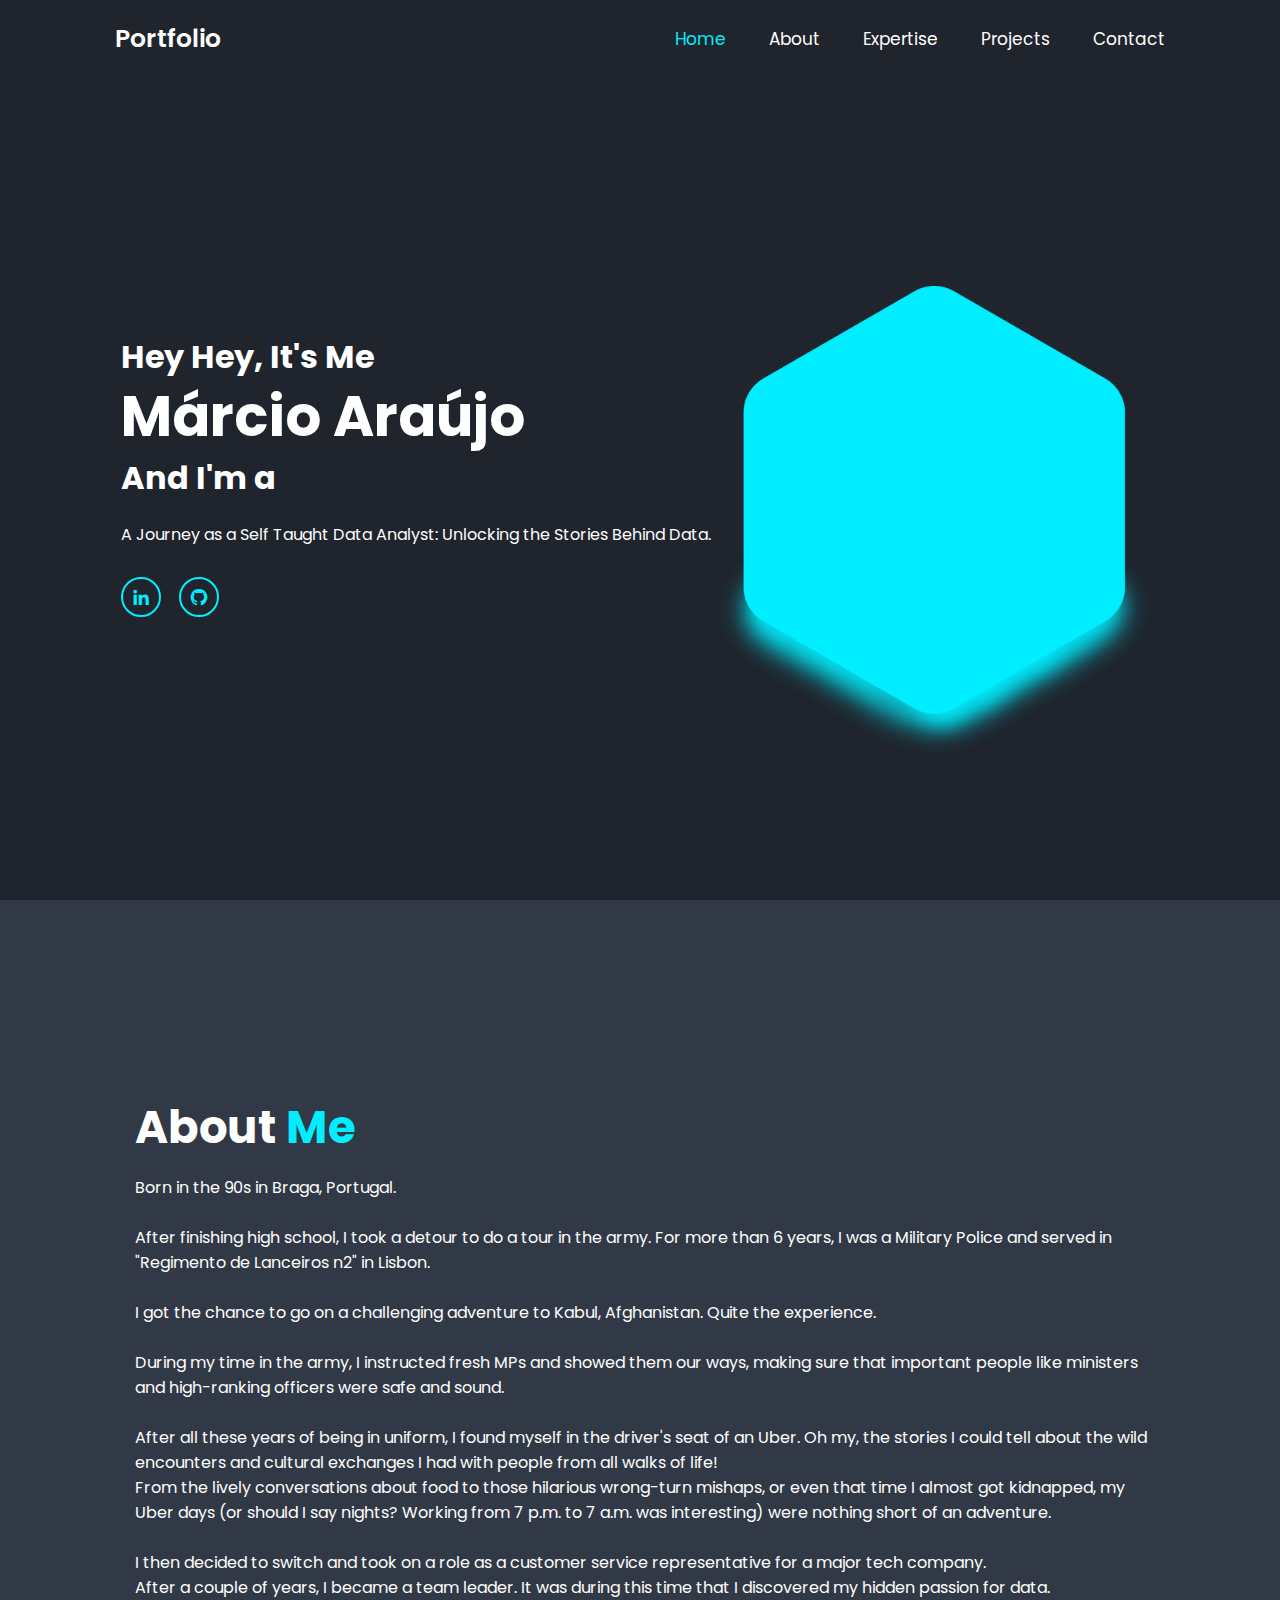
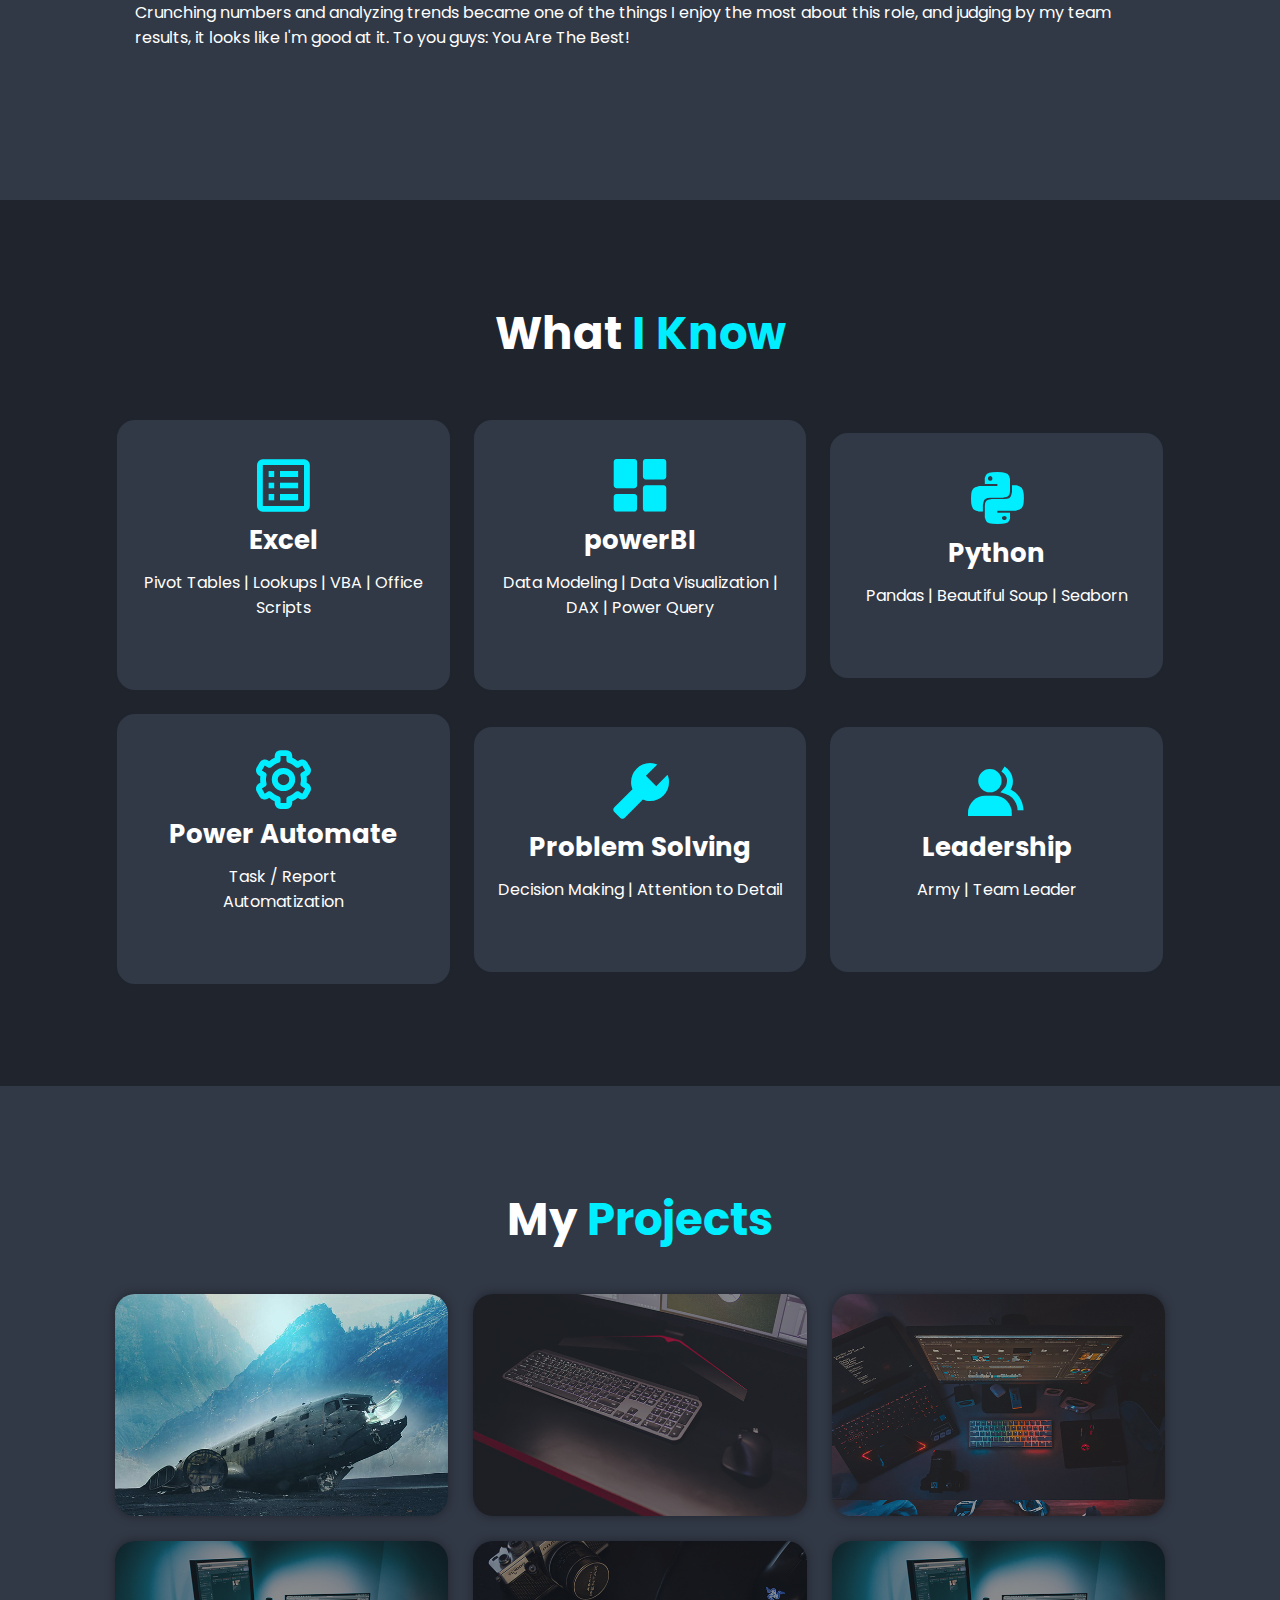
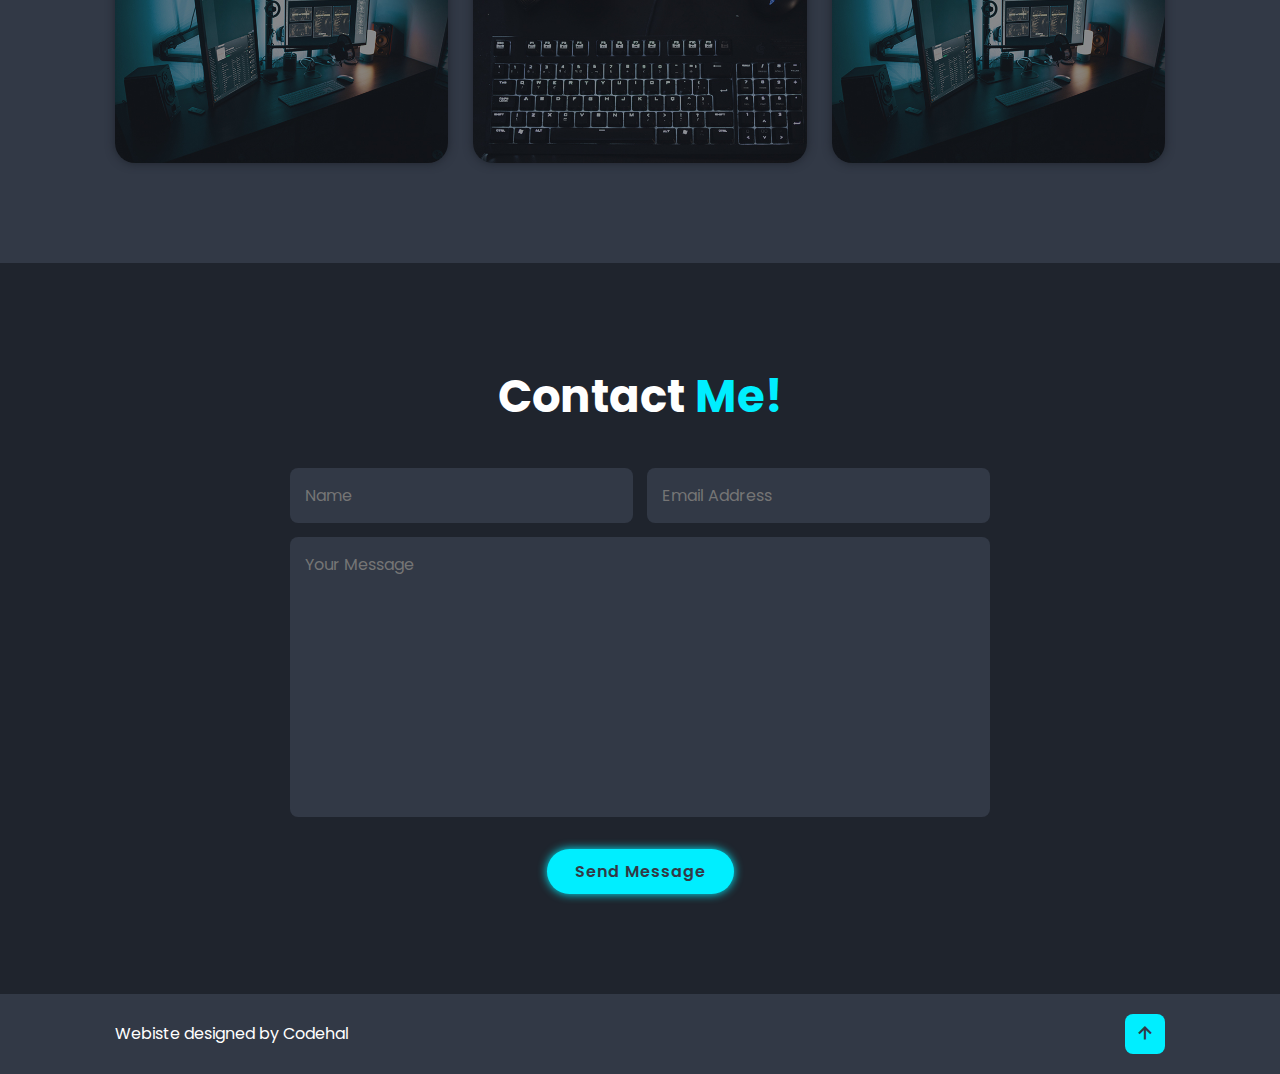
==== commit ebca3646: "images changed" ====
--- a/index.html
+++ b/index.html
@@ -120,15 +120,33 @@
 
         <div class="portfolio-container">
             <div class="portfolio-box">
-                <img src="images/portfolio1.jpg" alt="">
-                <div class="portfolio-layer">
-                    <h4>Airplane Crash Study</h4>
-                    <p>An overviewon on the Airplane Accidents and Incidents from 1906 to 2023.</p>
+                <img src="images/por1.jpg" alt="">
+                <div class="portfolio-layer">
+                    <h4>Airplane Crashes</h4>
+                    <p>A look on the Airplane Accidents and Incidents from 1906 to 2023</p>
                     <a href="crashstudy.html"><i class='bx bx-link-external'></i></a>
                 </div>
             </div>
 
             <div class="portfolio-box">
+                <img src="images/portfolio6.jpg" alt="">
+                <div class="portfolio-layer">
+                    <h4>Web Design</h4>
+                    <p>Lorem ipsum dolor sit amet consectetur adipisicing elit. Maiores, ratione.</p>
+                    <a href="#"><i class='bx bx-link-external'></i></a>
+                </div>
+            </div>
+
+            <div class="portfolio-box">
+                <img src="images/portfolio3.jpg" alt="">
+                <div class="portfolio-layer">
+                    <h4>Web Design</h4>
+                    <p>Lorem ipsum dolor sit amet consectetur adipisicing elit. Maiores, ratione.</p>
+                    <a href="#"><i class='bx bx-link-external'></i></a>
+                </div>
+            </div>
+
+            <div class="portfolio-box">
                 <img src="images/portfolio2.jpg" alt="">
                 <div class="portfolio-layer">
                     <h4>Web Design</h4>
@@ -138,24 +156,6 @@
             </div>
 
             <div class="portfolio-box">
-                <img src="images/portfolio3.jpg" alt="">
-                <div class="portfolio-layer">
-                    <h4>Web Design</h4>
-                    <p>Lorem ipsum dolor sit amet consectetur adipisicing elit. Maiores, ratione.</p>
-                    <a href="#"><i class='bx bx-link-external'></i></a>
-                </div>
-            </div>
-
-            <div class="portfolio-box">
-                <img src="images/portfolio4.jpg" alt="">
-                <div class="portfolio-layer">
-                    <h4>Web Design</h4>
-                    <p>Lorem ipsum dolor sit amet consectetur adipisicing elit. Maiores, ratione.</p>
-                    <a href="#"><i class='bx bx-link-external'></i></a>
-                </div>
-            </div>
-
-            <div class="portfolio-box">
                 <img src="images/portfolio5.jpg" alt="">
                 <div class="portfolio-layer">
                     <h4>Web Design</h4>
@@ -165,7 +165,7 @@
             </div>
 
             <div class="portfolio-box">
-                <img src="images/portfolio6.jpg" alt="">
+                <img src="images/portfolio2.jpg" alt="">
                 <div class="portfolio-layer">
                     <h4>Web Design</h4>
                     <p>Lorem ipsum dolor sit amet consectetur adipisicing elit. Maiores, ratione.</p>
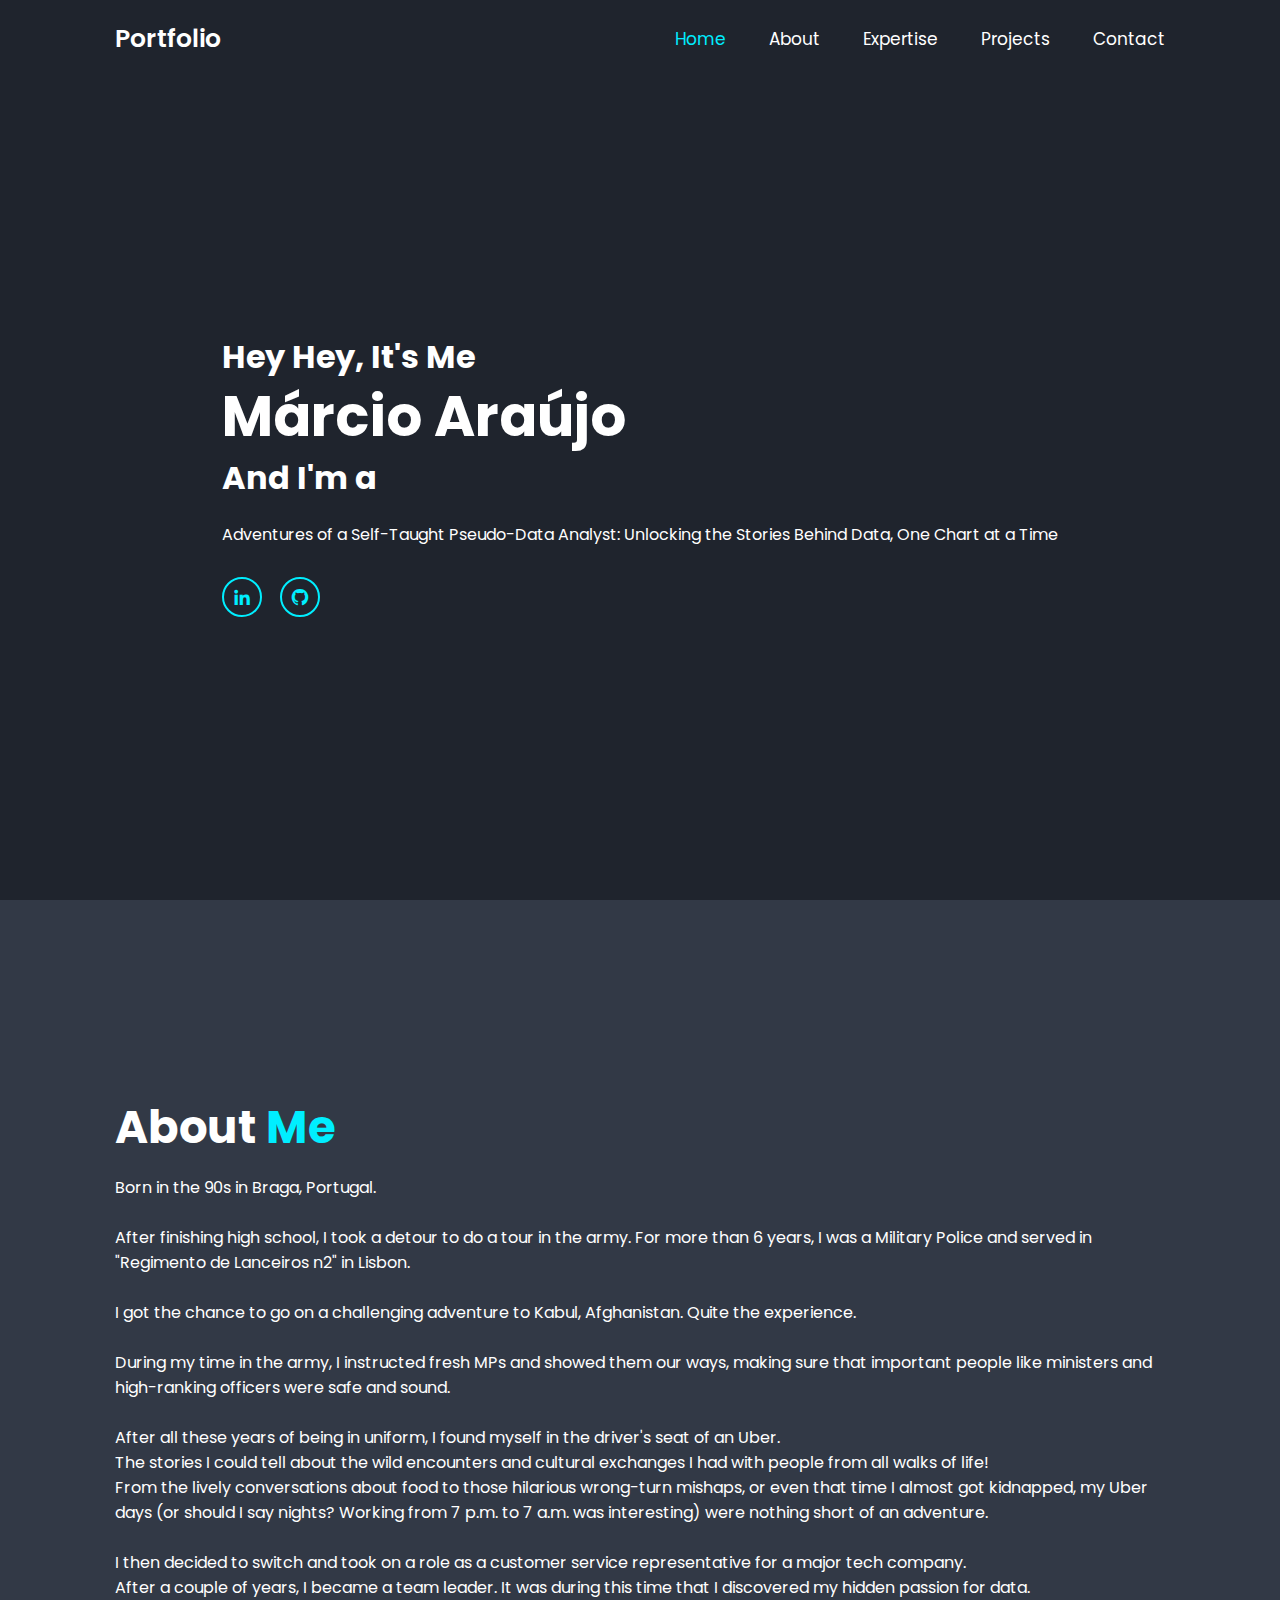
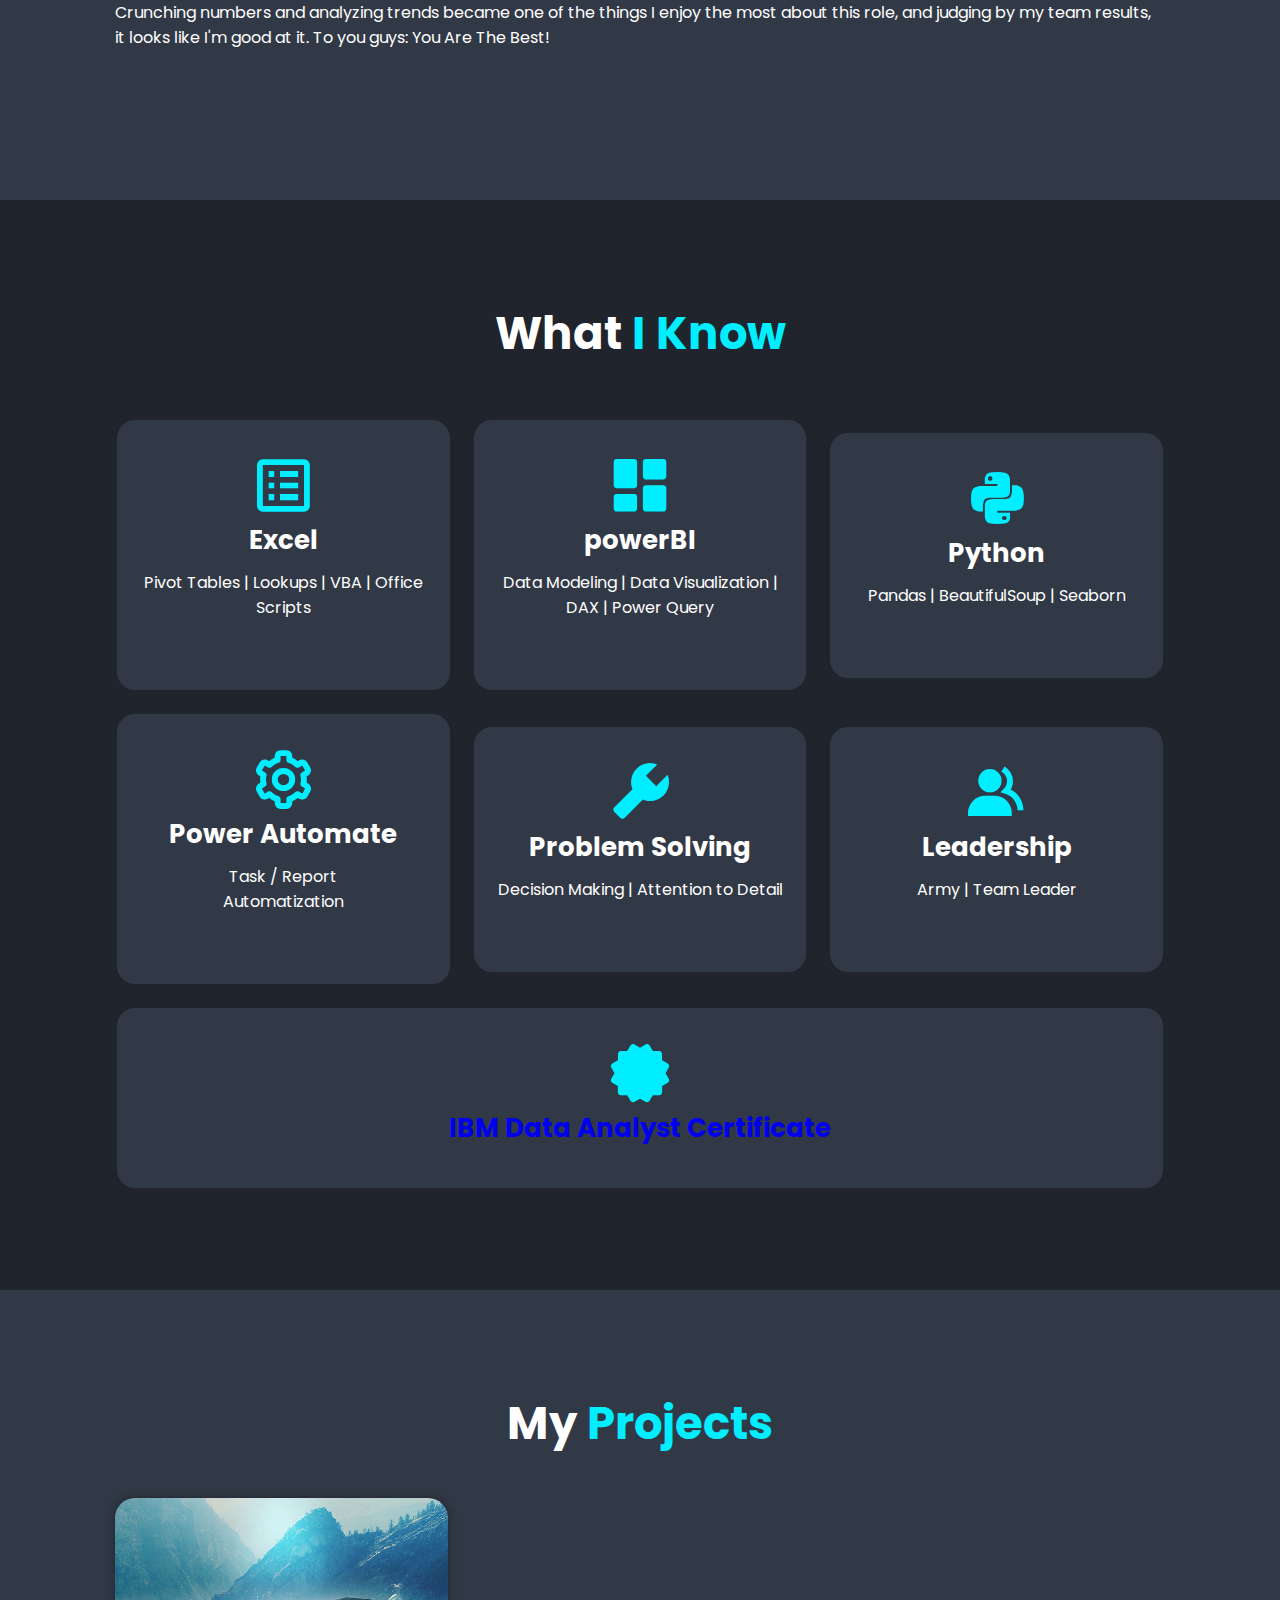
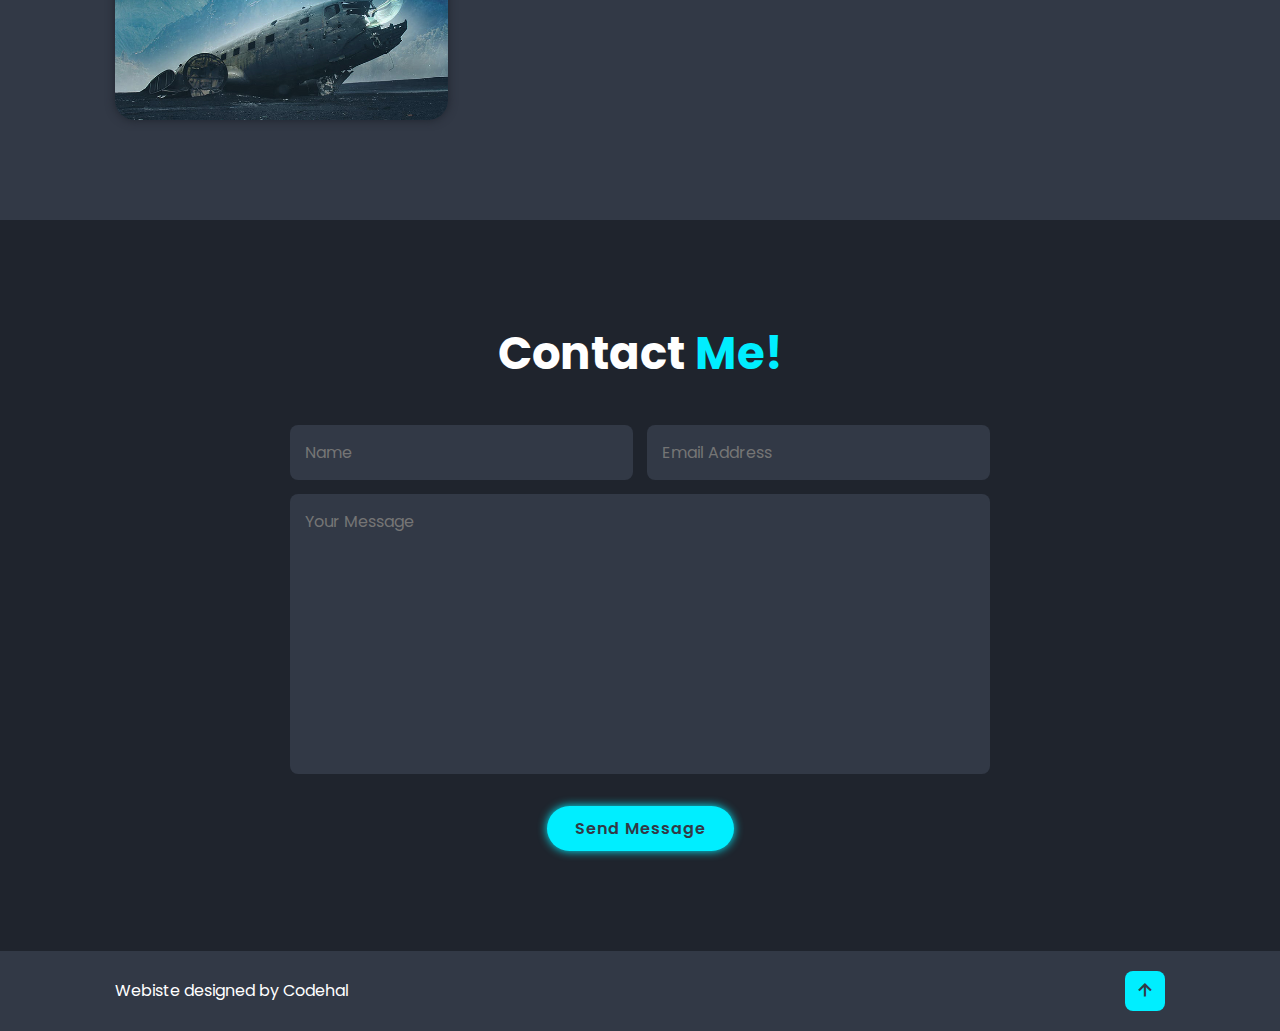
==== commit c3d69d19: "Update index.html" ====
--- a/index.html
+++ b/index.html
@@ -37,23 +37,26 @@
             <h3>Hey Hey, It's Me</h3>
             <h1>Márcio Araújo</h1>
             <h3>And I'm a <span class="multiple-text"></span></h3>
-            <p>A Journey as a Self Taught Data Analyst: Unlocking the Stories Behind Data.</p>
+            <p>Adventures of a Self-Taught Pseudo-Data Analyst: Unlocking the Stories Behind Data, One Chart at a Time</p>
             <div class="social-media">
                 <a href="https://www.linkedin.com/in/marcio-mbaraujo"><i class='bx bxl-linkedin'></i></a>
                 <a href="https://github.com/marxio09dio"><i class='bx bxl-github' ></i></i></a>
             </div>
         </div>
-
+        <!--
         <div class="home-img">
-            <img src="images/home.png" alt="">
-        </div>
+            <img src="images/home.jpg" alt="">
+        </div>
+        -->
     </section>
 
     <!-- about section design -->
     <section class="about" id="about">
+        <!--
         <div class="about-img">
             <img src="images/about.png" alt="">
         </div>
+        -->
 
         <div class="about-content">
             <h2 class="heading">About <span>Me</span></h2>
@@ -65,7 +68,7 @@
                 <br>
                 During my time in the army, I instructed fresh MPs and showed them our ways, making sure that important people like ministers and high-ranking officers were safe and sound.<br>
                 <br>
-                After all these years of being in uniform, I found myself in the driver's seat of an Uber. Oh my, the stories I could tell about the wild encounters and cultural exchanges I had with people from all walks of life!<br>
+                After all these years of being in uniform, I found myself in the driver's seat of an Uber. <br> The stories I could tell about the wild encounters and cultural exchanges I had with people from all walks of life!<br>
                 From the lively conversations about food to those hilarious wrong-turn mishaps, or even that time I almost got kidnapped, my Uber days (or should I say nights? Working from 7 p.m. to 7 a.m. was interesting) were nothing short of an adventure.<br>
                 <br>
                 I then decided to switch and took on a role as a customer service representative for a major tech company.<br>
@@ -94,7 +97,7 @@
             <div class="services-box">
                 <i class='bx bxl-python' ></i>
                 <h3>Python</h3>
-                <p>Pandas | Beautiful Soup | Seaborn</p>
+                <p>Pandas | BeautifulSoup | Seaborn</p>
             </div>
             <div class="services-box">
                 <i class='bx bx-cog'></i>
@@ -111,6 +114,16 @@
                 <h3>Leadership</h3>
                 <p>Army | Team Leader</p>
             </div>
+            <div class="services-box">
+                <i class='bx bxs-certification'></i>
+                <h3><a href="https://www.coursera.org/account/accomplishments/specialization/certificate/L7CNABXRSQBB">IBM Data Analyst Certificate</a></h3>
+            </div>
+            </div>
+        </div>
+
+        
+
+
         </div>
     </section>
 
@@ -129,14 +142,14 @@
             </div>
 
             <div class="portfolio-box">
-                <img src="images/portfolio6.jpg" alt="">
-                <div class="portfolio-layer">
-                    <h4>Web Design</h4>
-                    <p>Lorem ipsum dolor sit amet consectetur adipisicing elit. Maiores, ratione.</p>
-                    <a href="#"><i class='bx bx-link-external'></i></a>
-                </div>
-            </div>
-
+                <img src="images/por2.jpg" alt="">
+                <div class="portfolio-layer">
+                    <h4>Steam Games Overview</h4>
+                    <p>What makes a game succeed in the Steam Store.</p>
+                    <a href="steam_games.html"><i class='bx bx-link-external'></i></a>
+                </div>
+            </div>
+            <!-- portfolio section design 
             <div class="portfolio-box">
                 <img src="images/portfolio3.jpg" alt="">
                 <div class="portfolio-layer">
@@ -172,6 +185,7 @@
                     <a href="#"><i class='bx bx-link-external'></i></a>
                 </div>
             </div>
+            -->
         </div>
     </section>
 
